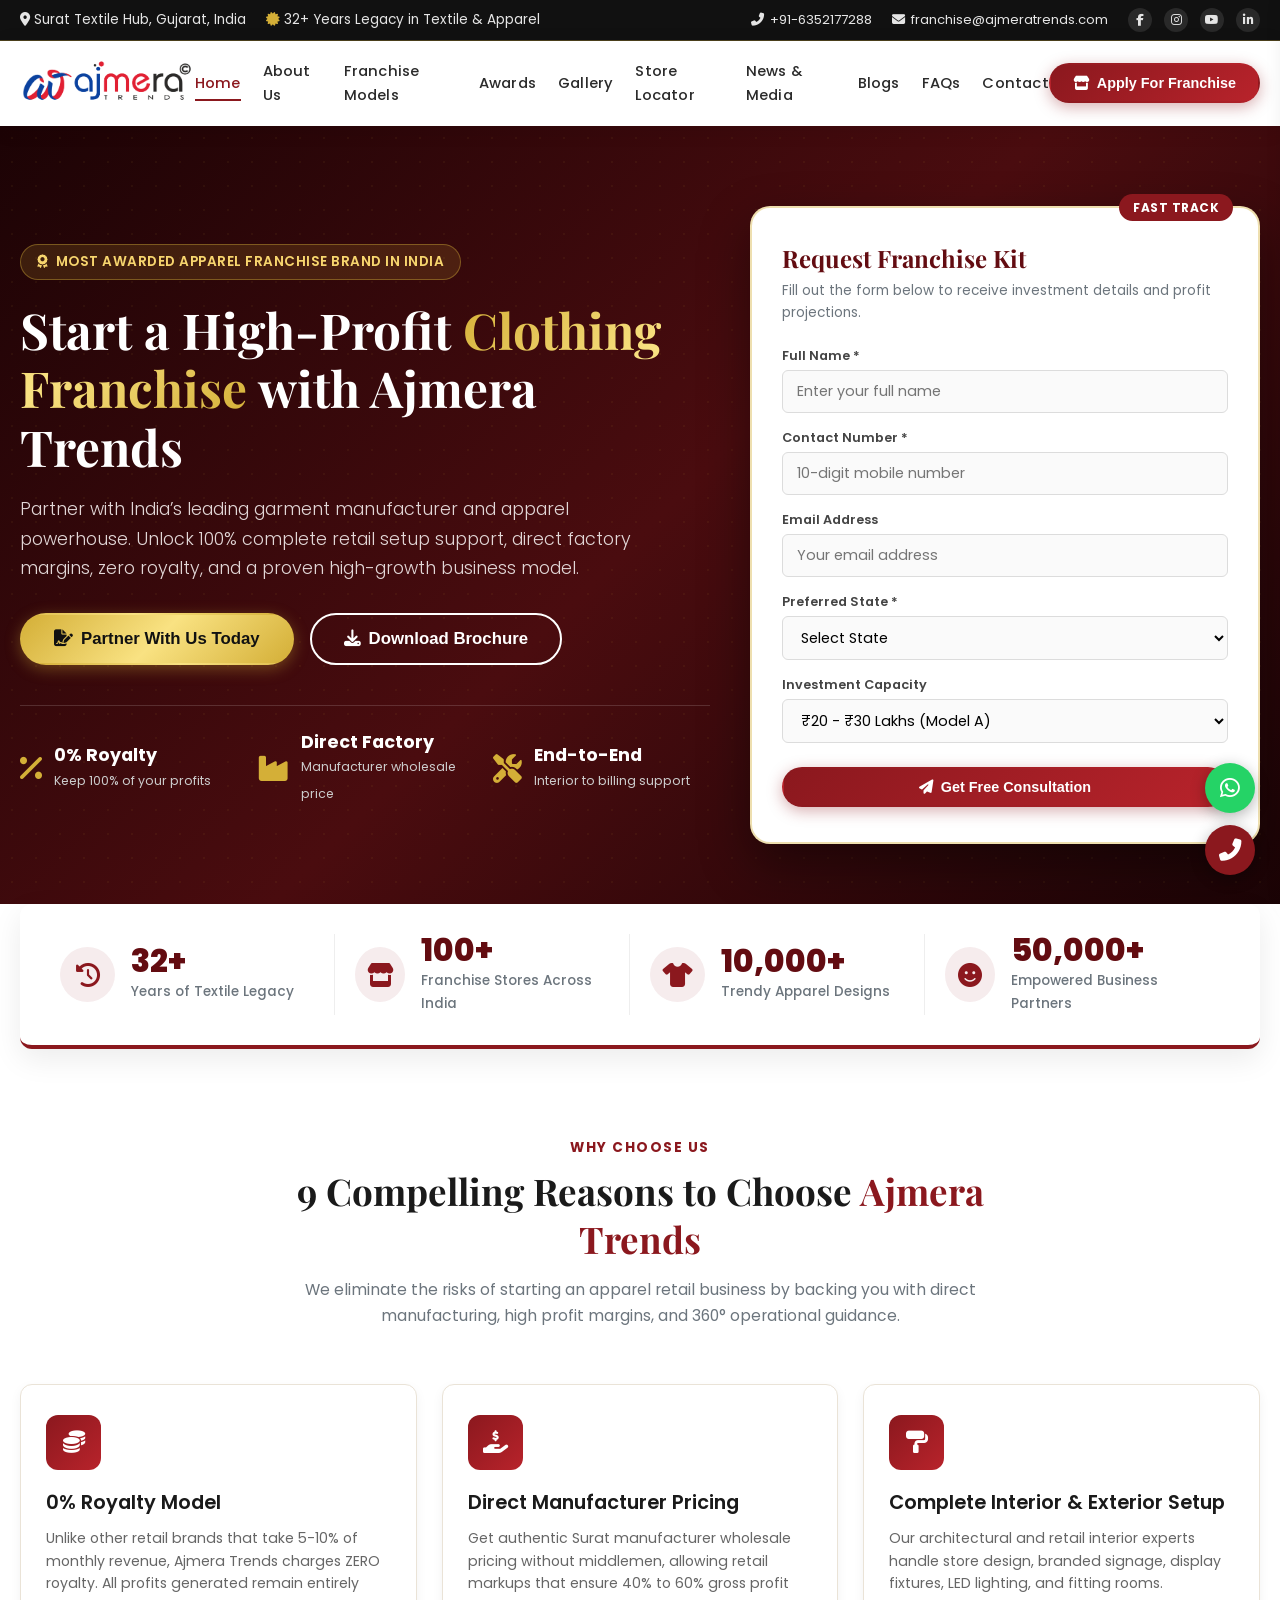
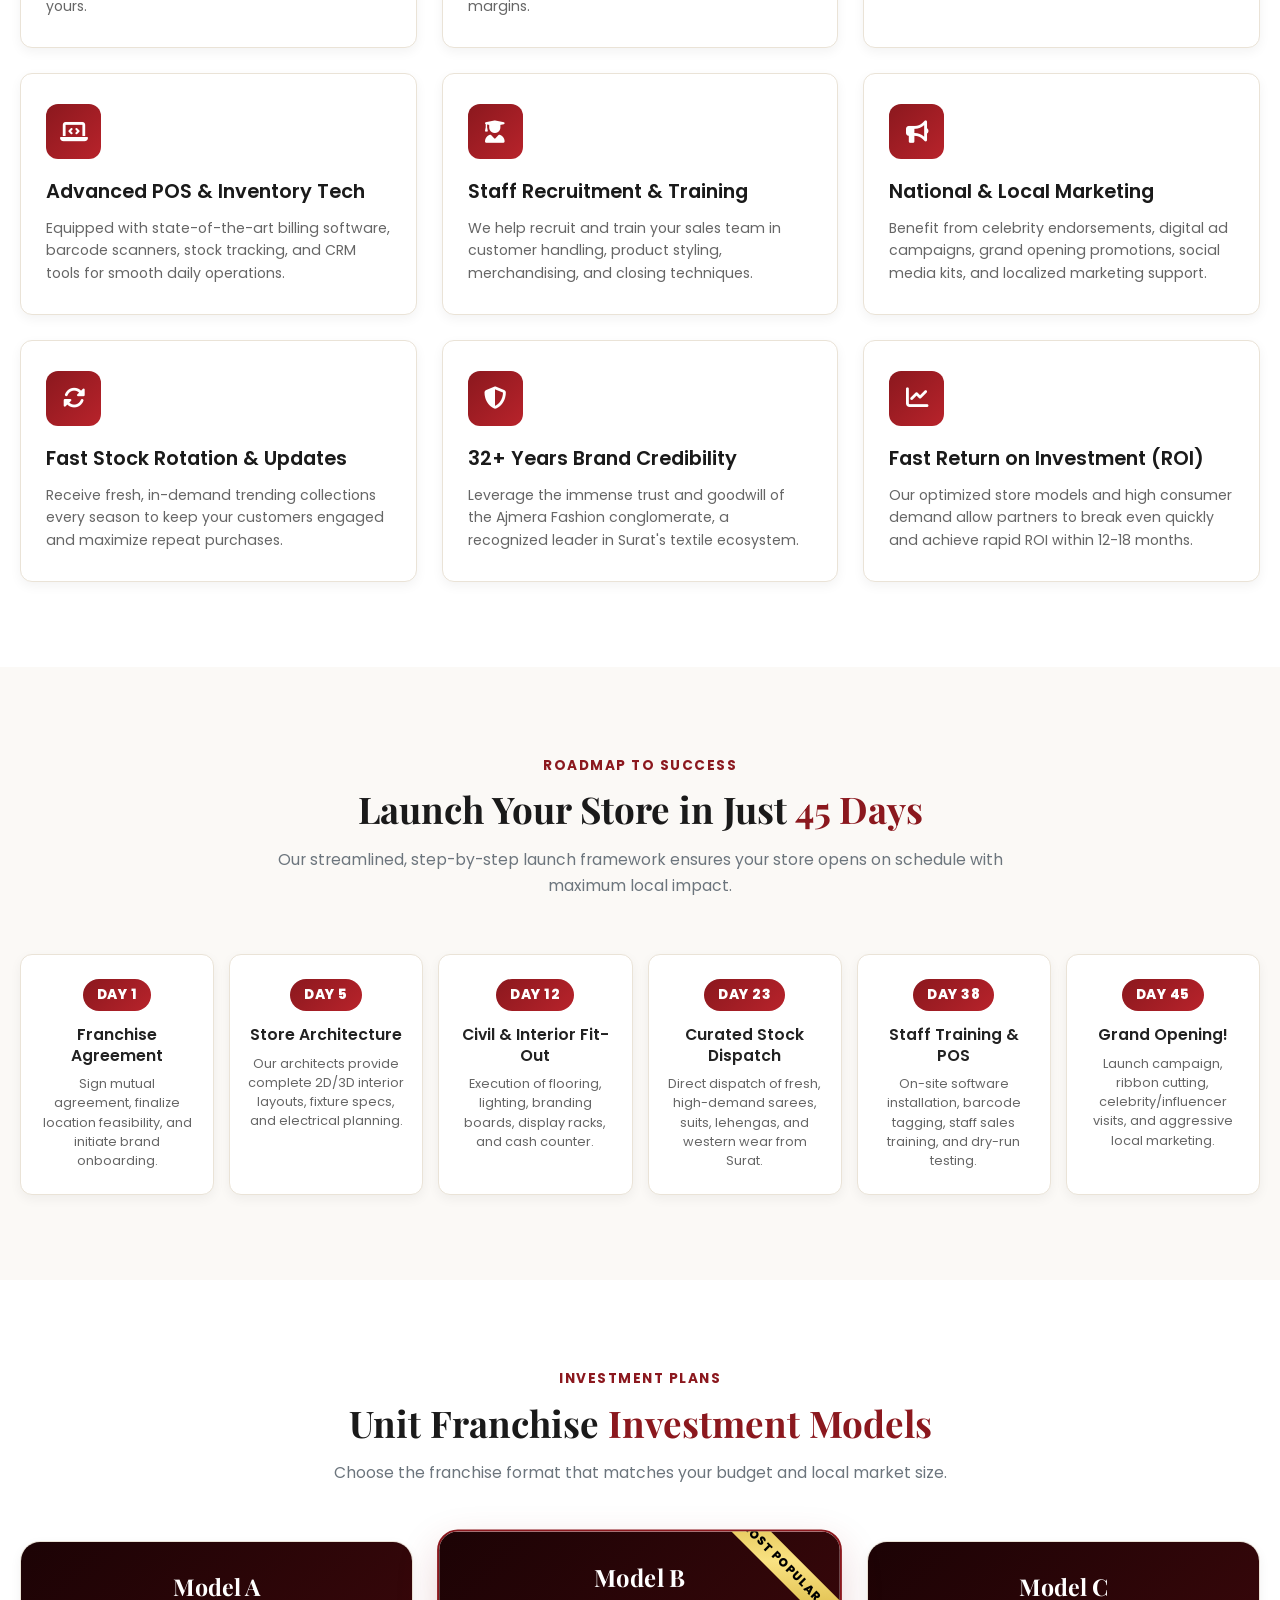
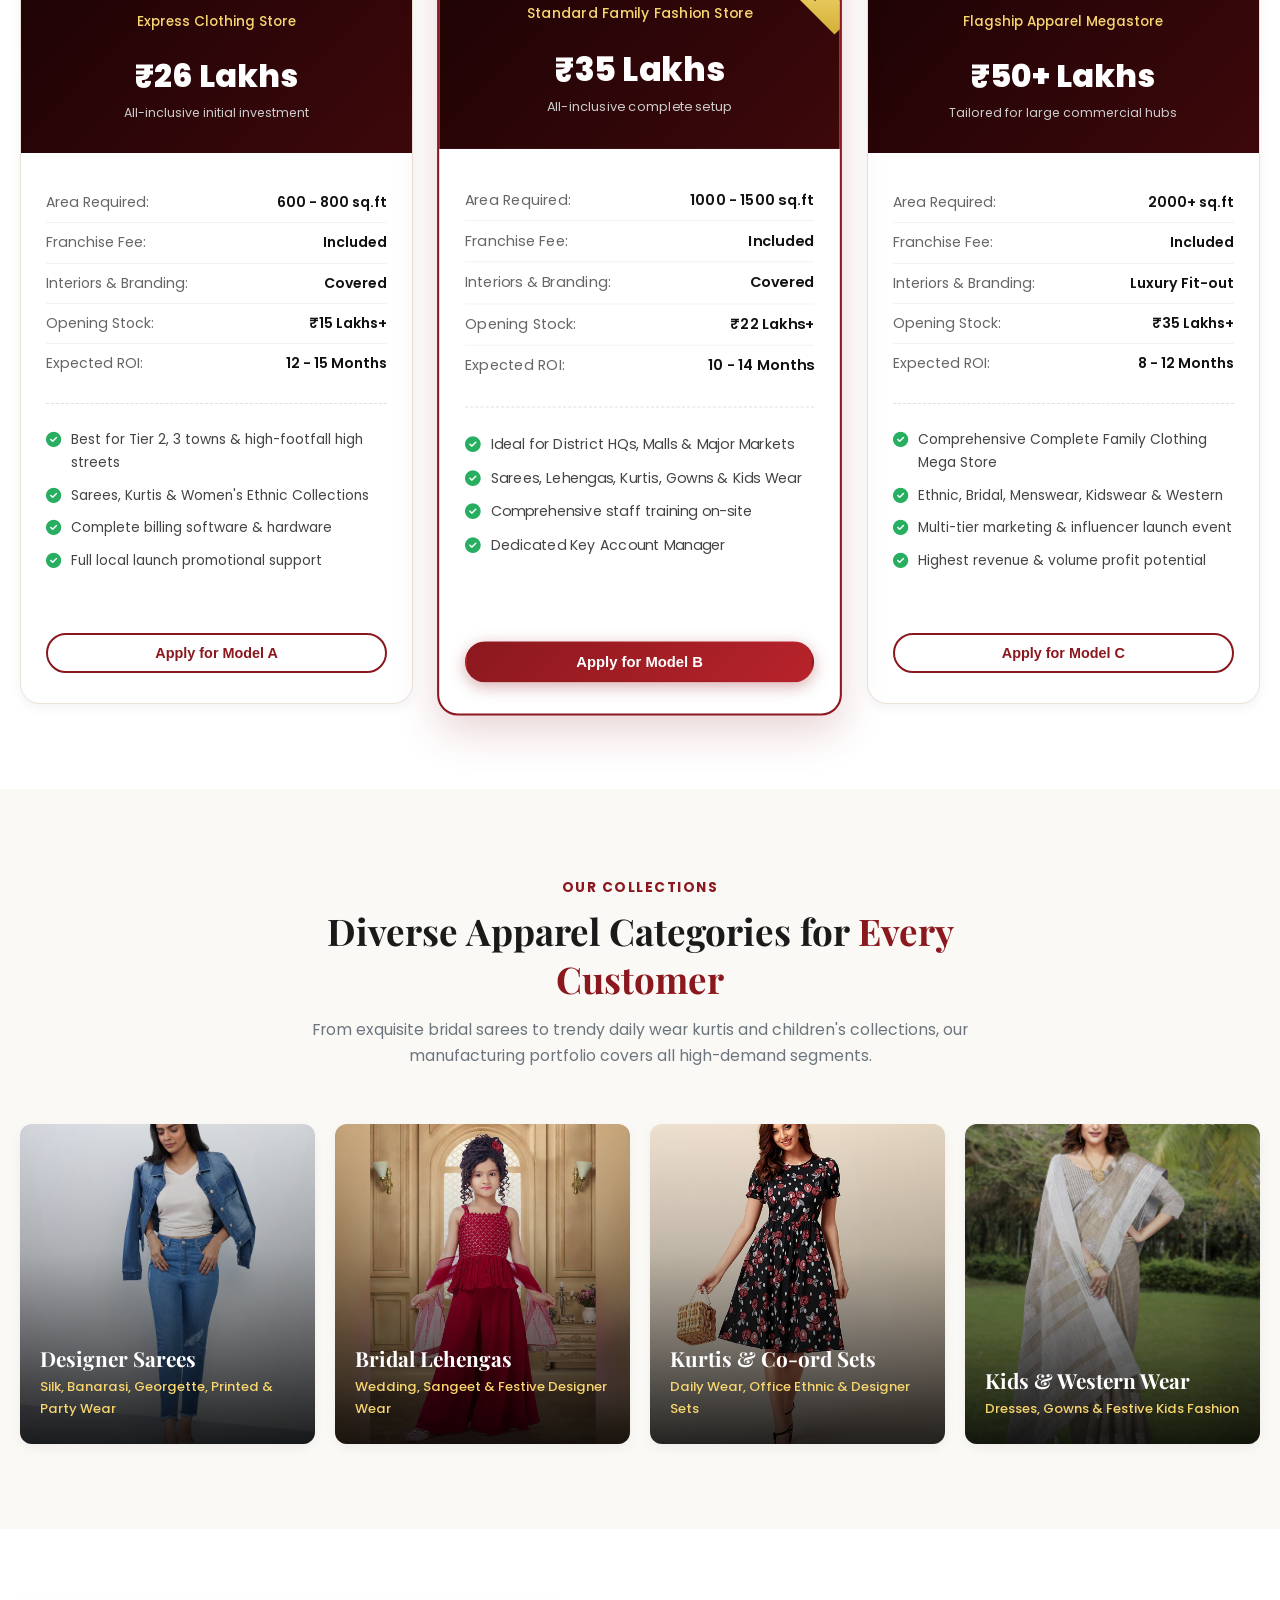
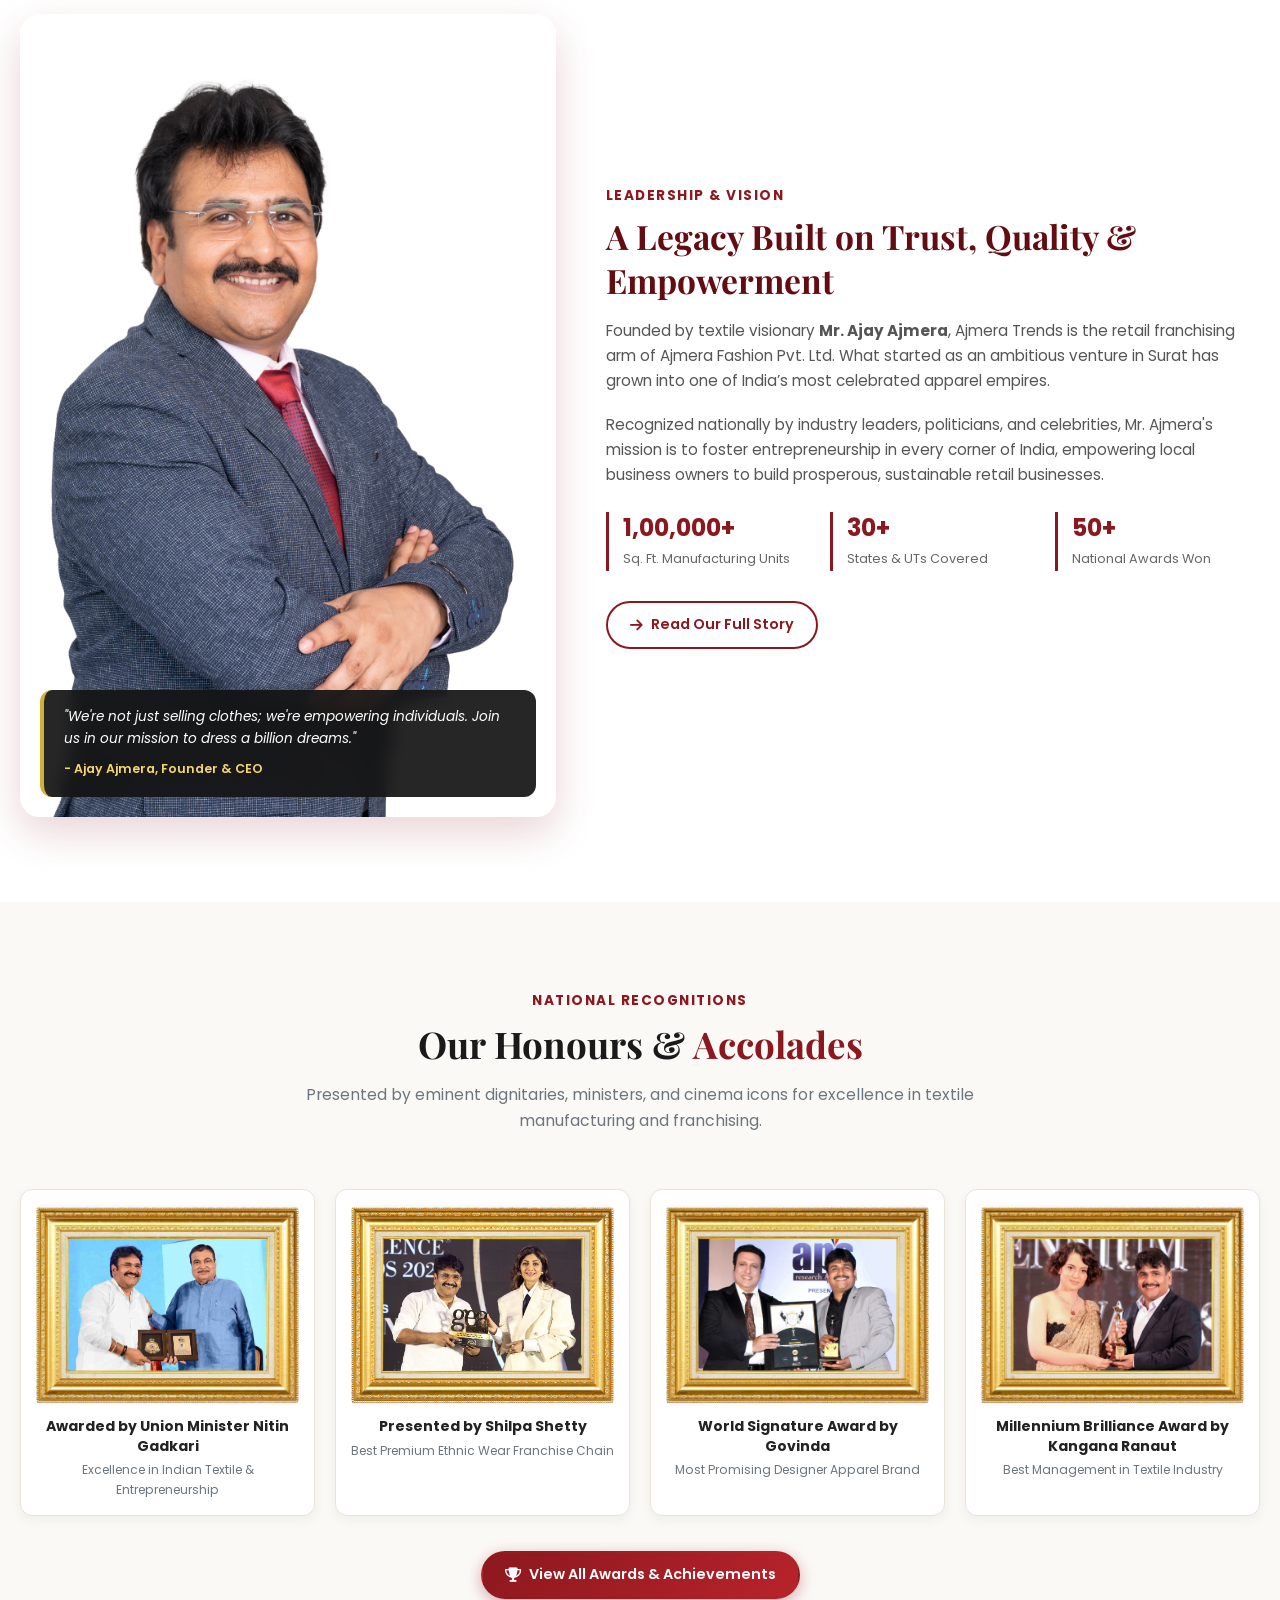
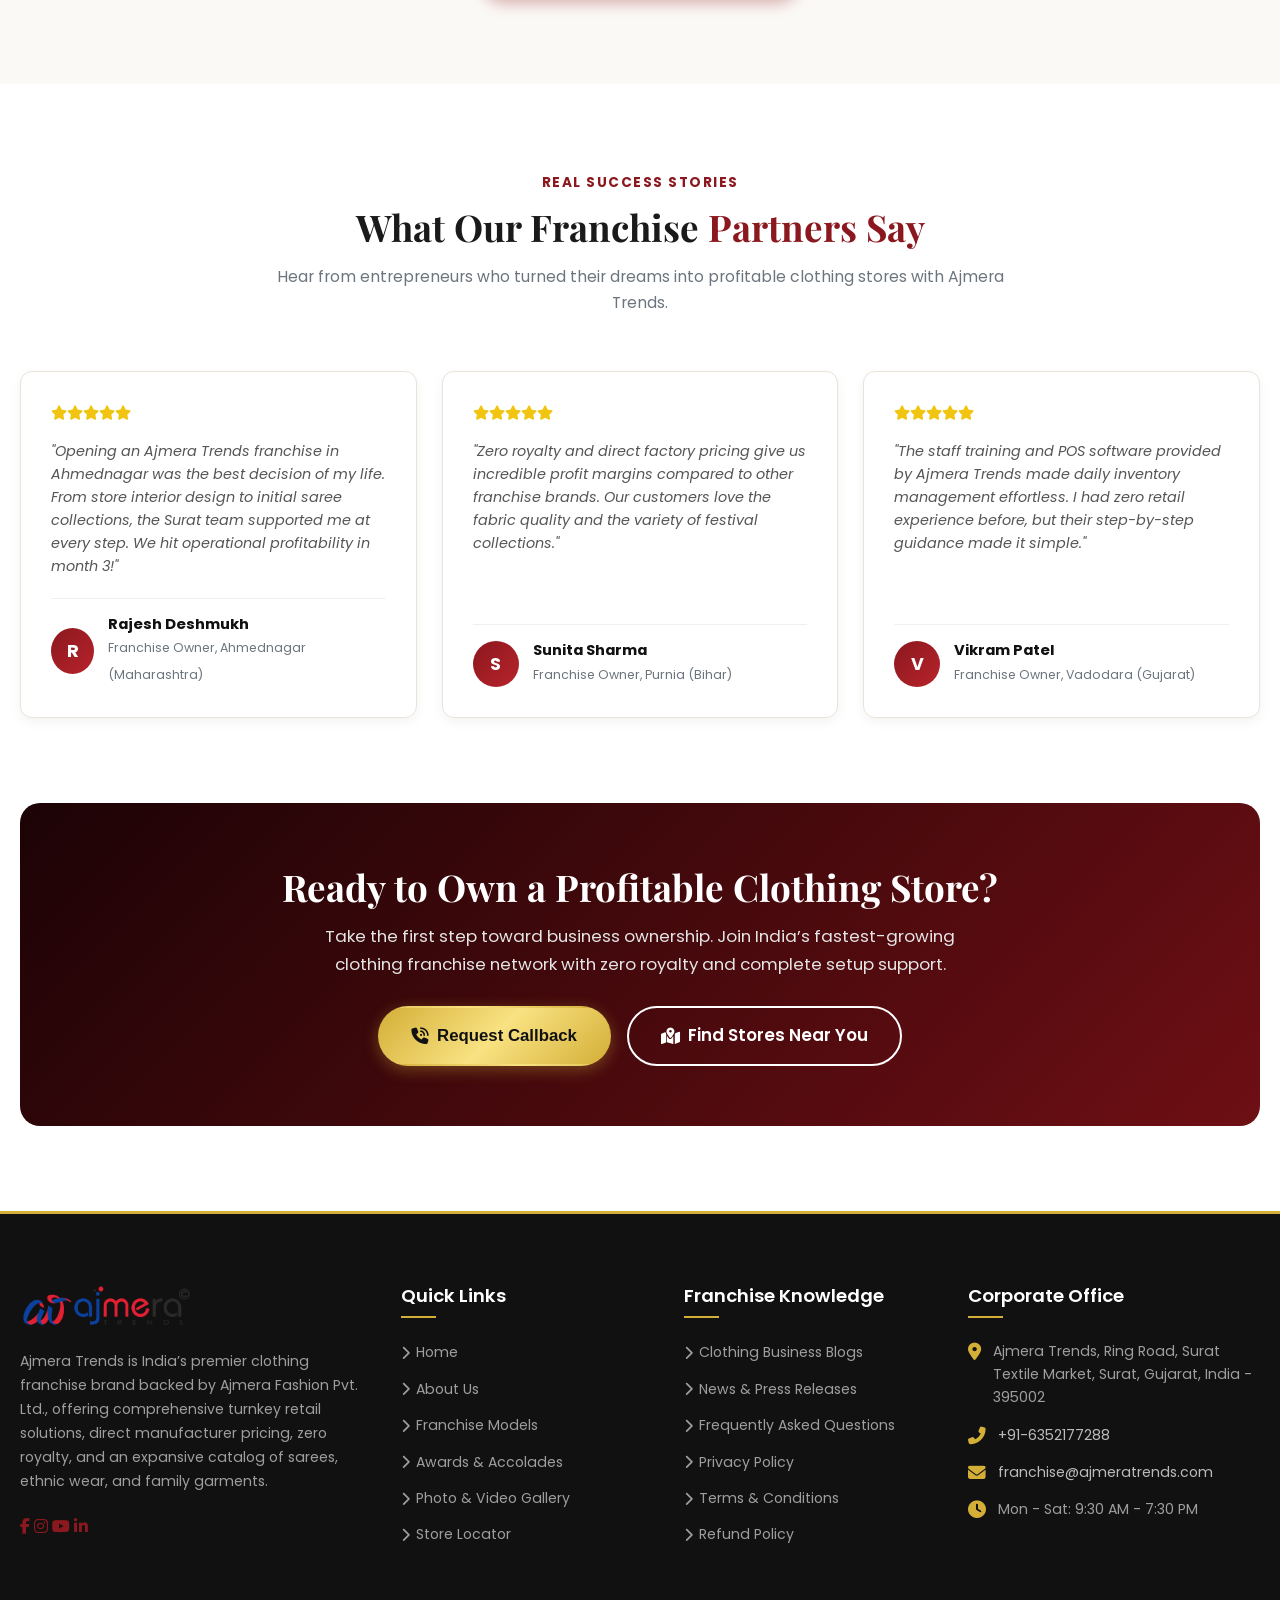
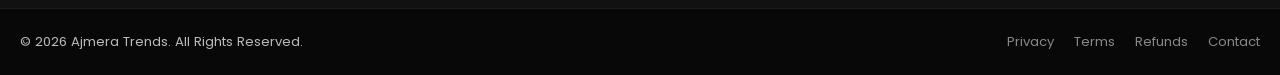
==== index.html @ 0ae76970 "initial commit" ====
<!DOCTYPE html>
<html lang="en-US">

<head>
  <meta charset="UTF-8">
  <meta name="viewport" content="width=device-width, initial-scale=1.0, maximum-scale=1.0">
  <title>India’s No.1 Clothing Franchise in India | Ajmera Trends</title>
  <meta name="description" content="Join India’s No.1 clothing franchise with Ajmera Trends. Premium ethnic wear, sarees, lehengas, kurtis, western & kids wear. Low investment, high returns, zero royalty, 32+ years legacy. Apply now.">
  <meta name="keywords" content="Ajmera Trends, clothing franchise in india, fashion franchise, clothing store franchise, saree franchise, textile franchise, apparel franchise, ethnic wear franchise, franchise business opportunities">
  <meta name="author" content="Ajmera Trends">

  <!-- Favicon -->
  <link rel="icon" href="images/favicon.png" type="image/png">

  <!-- Font Awesome & Google Fonts -->
  <link rel="stylesheet" href="https://cdnjs.cloudflare.com/ajax/libs/font-awesome/6.5.1/css/all.min.css">
  <link rel="stylesheet" href="css/style.css">
  <link rel="stylesheet" href="css/components.css">
  <link rel="stylesheet" href="css/responsive.css">
</head>

<body>

  <!-- Top Notification Bar -->
  <div class="top-bar">
    <div class="container">
      <div class="top-bar-left">
        <span><i class="fas fa-map-marker-alt"></i> Surat Textile Hub, Gujarat, India</span>
        <span><i class="fas fa-certificate" style="color: var(--secondary);"></i> 32+ Years Legacy in Textile & Apparel</span>
      </div>
      <div class="top-bar-right">
        <a href="tel:+916352177288"><i class="fas fa-phone-alt"></i> +91-6352177288</a>
        <a href="mailto:franchise@ajmeratrends.com"><i class="fas fa-envelope"></i> franchise@ajmeratrends.com</a>
        <div class="social-icons">
          <a href="https://www.facebook.com/ajmeratrends/" target="_blank" aria-label="Facebook"><i class="fab fa-facebook-f"></i></a>
          <a href="https://www.instagram.com/ajmeratrends/" target="_blank" aria-label="Instagram"><i class="fab fa-instagram"></i></a>
          <a href="https://www.youtube.com/@AjmeraTrends" target="_blank" aria-label="YouTube"><i class="fab fa-youtube"></i></a>
          <a href="https://www.linkedin.com/company/ajmeratrends/" target="_blank" aria-label="LinkedIn"><i class="fab fa-linkedin-in"></i></a>
        </div>
      </div>
    </div>
  </div>

  <!-- Main Navigation Header -->
  <header class="main-header">
    <div class="container">
      <div class="navbar">
        <a href="index.html" class="logo">
          <img src="images/logo.png" alt="Ajmera Trends Logo" onerror="this.src='https://ajmeratrends.com/images/desk-logo.png'">
        </a>

        <nav class="nav-menu">
          <a href="index.html" class="nav-link active">Home</a>
          <a href="about.html" class="nav-link">About Us</a>
          <a href="franchise.html" class="nav-link">Franchise Models</a>
          <a href="award.html" class="nav-link">Awards</a>
          <a href="gallery.html" class="nav-link">Gallery</a>
          <a href="store-locator.html" class="nav-link">Store Locator</a>
          <a href="news-media.html" class="nav-link">News & Media</a>
          <a href="blogs.html" class="nav-link">Blogs</a>
          <a href="faqs.html" class="nav-link">FAQs</a>
          <a href="contact.html" class="nav-link">Contact</a>
        </nav>

        <div class="header-actions">
          <button class="btn btn-primary" data-modal-target="enquireModal">
            <i class="fas fa-store"></i> Apply For Franchise
          </button>
          <button class="hamburger" aria-label="Open Menu">
            <i class="fas fa-bars"></i>
          </button>
        </div>
      </div>
    </div>
  </header>

  <!-- Mobile Navigation Drawer -->
  <div class="mobile-drawer">
    <div class="drawer-header">
      <div class="drawer-logo">
        <img src="images/logo.png" alt="Ajmera Trends" onerror="this.src='https://ajmeratrends.com/images/desk-logo.png'">
      </div>
      <button class="drawer-close"><i class="fas fa-times"></i></button>
    </div>
    <div class="drawer-links">
      <a href="index.html" class="active">Home</a>
      <a href="about.html">About Us</a>
      <a href="franchise.html">Franchise Models</a>
      <a href="award.html">Awards & Achievements</a>
      <a href="gallery.html">Photo & Video Gallery</a>
      <a href="store-locator.html">Store Locator</a>
      <a href="news-media.html">News & Media</a>
      <a href="blogs.html">Blogs & Knowledge</a>
      <a href="faqs.html">FAQs</a>
      <a href="contact.html">Contact Us</a>
    </div>
    <div class="drawer-contact-info">
      <p><strong>Ajmera Trends Franchise Hotline:</strong></p>
      <p><a href="tel:+916352177288"><i class="fas fa-phone"></i> +91-6352177288</a></p>
      <p><a href="mailto:franchise@ajmeratrends.com"><i class="fas fa-envelope"></i> franchise@ajmeratrends.com</a></p>
    </div>
  </div>

  <!-- Hero Section -->
  <section class="hero-section">
    <div class="container">
      <div class="hero-grid">
        <div class="hero-content">
          <span class="hero-badge"><i class="fas fa-award"></i> Most Awarded Apparel Franchise Brand in India</span>
          <h1>Start a High-Profit <span>Clothing Franchise</span> with Ajmera Trends</h1>
          <p>Partner with India’s leading garment manufacturer and apparel powerhouse. Unlock 100% complete retail setup support, direct factory margins, zero royalty, and a proven high-growth business model.</p>
          
          <div class="hero-ctas">
            <button class="btn btn-secondary btn-lg" data-modal-target="enquireModal">
              <i class="fas fa-file-signature"></i> Partner With Us Today
            </button>
            <button class="btn btn-outline-white btn-lg" data-modal-target="brochureModal">
              <i class="fas fa-download"></i> Download Brochure
            </button>
          </div>

          <div class="hero-highlights">
            <div class="highlight-item">
              <i class="fas fa-percentage"></i>
              <div>
                <h4>0% Royalty</h4>
                <span>Keep 100% of your profits</span>
              </div>
            </div>
            <div class="highlight-item">
              <i class="fas fa-industry"></i>
              <div>
                <h4>Direct Factory</h4>
                <span>Manufacturer wholesale price</span>
              </div>
            </div>
            <div class="highlight-item">
              <i class="fas fa-tools"></i>
              <div>
                <h4>End-to-End</h4>
                <span>Interior to billing support</span>
              </div>
            </div>
          </div>
        </div>

        <!-- Hero Lead Capture Card -->
        <div class="hero-form-card">
          <span class="form-badge">Fast Track</span>
          <h3>Request Franchise Kit</h3>
          <p>Fill out the form below to receive investment details and profit projections.</p>
          
          <form id="heroLeadForm" class="lead-form">
            <div class="form-group">
              <label class="form-label">Full Name *</label>
              <input type="text" name="name" class="form-control" placeholder="Enter your full name" required>
            </div>
            <div class="form-group">
              <label class="form-label">Contact Number *</label>
              <input type="tel" name="phone" class="form-control" placeholder="10-digit mobile number" required>
            </div>
            <div class="form-group">
              <label class="form-label">Email Address</label>
              <input type="email" name="email" class="form-control" placeholder="Your email address">
            </div>
            <div class="form-group">
              <label class="form-label">Preferred State *</label>
              <select name="state" class="form-select" required>
                <option value="">Select State</option>
                <option value="Gujarat">Gujarat</option>
                <option value="Maharashtra">Maharashtra</option>
                <option value="Bihar">Bihar</option>
                <option value="Uttar Pradesh">Uttar Pradesh</option>
                <option value="Karnataka">Karnataka</option>
                <option value="Rajasthan">Rajasthan</option>
                <option value="Madhya Pradesh">Madhya Pradesh</option>
                <option value="West Bengal">West Bengal</option>
                <option value="Tamil Nadu">Tamil Nadu</option>
                <option value="Other">Other States</option>
              </select>
            </div>
            <div class="form-group">
              <label class="form-label">Investment Capacity</label>
              <select name="budget" class="form-select">
                <option value="20-30 Lakhs">₹20 - ₹30 Lakhs (Model A)</option>
                <option value="30-50 Lakhs">₹30 - ₹50 Lakhs (Model B)</option>
                <option value="50+ Lakhs">₹50+ Lakhs (Model C Megastore)</option>
              </select>
            </div>
            <button type="submit" class="btn btn-primary" style="width: 100%; margin-top: 10px;">
              <i class="fas fa-paper-plane"></i> Get Free Consultation
            </button>
          </form>
        </div>
      </div>
    </div>
  </section>

  <!-- Statistics Bar -->
  <section class="stats-section">
    <div class="container">
      <div class="stats-wrapper">
        <div class="stat-box">
          <div class="stat-icon"><i class="fas fa-history"></i></div>
          <div>
            <div class="stat-number" data-target="32" data-suffix="+">32+</div>
            <div class="stat-label">Years of Textile Legacy</div>
          </div>
        </div>
        <div class="stat-box">
          <div class="stat-icon"><i class="fas fa-store"></i></div>
          <div>
            <div class="stat-number" data-target="100" data-suffix="+">100+</div>
            <div class="stat-label">Franchise Stores Across India</div>
          </div>
        </div>
        <div class="stat-box">
          <div class="stat-icon"><i class="fas fa-tshirt"></i></div>
          <div>
            <div class="stat-number" data-target="10000" data-suffix="+">10,000+</div>
            <div class="stat-label">Trendy Apparel Designs</div>
          </div>
        </div>
        <div class="stat-box">
          <div class="stat-icon"><i class="fas fa-smile"></i></div>
          <div>
            <div class="stat-number" data-target="50000" data-suffix="+">50,000+</div>
            <div class="stat-label">Empowered Business Partners</div>
          </div>
        </div>
      </div>
    </div>
  </section>

  <!-- 9 Compelling Reasons Section -->
  <section class="section">
    <div class="container">
      <div class="section-header">
        <span class="section-subtitle">Why Choose Us</span>
        <h2 class="section-title">9 Compelling Reasons to Choose <span>Ajmera Trends</span></h2>
        <p class="section-desc">We eliminate the risks of starting an apparel retail business by backing you with direct manufacturing, high profit margins, and 360° operational guidance.</p>
      </div>

      <div class="reasons-grid">
        <div class="reason-card">
          <div class="reason-icon"><i class="fas fa-coins"></i></div>
          <h3>0% Royalty Model</h3>
          <p>Unlike other retail brands that take 5-10% of monthly revenue, Ajmera Trends charges ZERO royalty. All profits generated remain entirely yours.</p>
        </div>

        <div class="reason-card">
          <div class="reason-icon"><i class="fas fa-hand-holding-usd"></i></div>
          <h3>Direct Manufacturer Pricing</h3>
          <p>Get authentic Surat manufacturer wholesale pricing without middlemen, allowing retail markups that ensure 40% to 60% gross profit margins.</p>
        </div>

        <div class="reason-card">
          <div class="reason-icon"><i class="fas fa-paint-roller"></i></div>
          <h3>Complete Interior & Exterior Setup</h3>
          <p>Our architectural and retail interior experts handle store design, branded signage, display fixtures, LED lighting, and fitting rooms.</p>
        </div>

        <div class="reason-card">
          <div class="reason-icon"><i class="fas fa-laptop-code"></i></div>
          <h3>Advanced POS & Inventory Tech</h3>
          <p>Equipped with state-of-the-art billing software, barcode scanners, stock tracking, and CRM tools for smooth daily operations.</p>
        </div>

        <div class="reason-card">
          <div class="reason-icon"><i class="fas fa-user-graduate"></i></div>
          <h3>Staff Recruitment & Training</h3>
          <p>We help recruit and train your sales team in customer handling, product styling, merchandising, and closing techniques.</p>
        </div>

        <div class="reason-card">
          <div class="reason-icon"><i class="fas fa-bullhorn"></i></div>
          <h3>National & Local Marketing</h3>
          <p>Benefit from celebrity endorsements, digital ad campaigns, grand opening promotions, social media kits, and localized marketing support.</p>
        </div>

        <div class="reason-card">
          <div class="reason-icon"><i class="fas fa-sync-alt"></i></div>
          <h3>Fast Stock Rotation & Updates</h3>
          <p>Receive fresh, in-demand trending collections every season to keep your customers engaged and maximize repeat purchases.</p>
        </div>

        <div class="reason-card">
          <div class="reason-icon"><i class="fas fa-shield-alt"></i></div>
          <h3>32+ Years Brand Credibility</h3>
          <p>Leverage the immense trust and goodwill of the Ajmera Fashion conglomerate, a recognized leader in Surat's textile ecosystem.</p>
        </div>

        <div class="reason-card">
          <div class="reason-icon"><i class="fas fa-chart-line"></i></div>
          <h3>Fast Return on Investment (ROI)</h3>
          <p>Our optimized store models and high consumer demand allow partners to break even quickly and achieve rapid ROI within 12-18 months.</p>
        </div>
      </div>
    </div>
  </section>

  <!-- Day 1 to Day 45 Launch Timeline -->
  <section class="section section-bg">
    <div class="container">
      <div class="section-header">
        <span class="section-subtitle">Roadmap to Success</span>
        <h2 class="section-title">Launch Your Store in Just <span>45 Days</span></h2>
        <p class="section-desc">Our streamlined, step-by-step launch framework ensures your store opens on schedule with maximum local impact.</p>
      </div>

      <div class="timeline-track">
        <div class="timeline-step">
          <span class="step-badge">DAY 1</span>
          <h4>Franchise Agreement</h4>
          <p>Sign mutual agreement, finalize location feasibility, and initiate brand onboarding.</p>
        </div>

        <div class="timeline-step">
          <span class="step-badge">DAY 5</span>
          <h4>Store Architecture</h4>
          <p>Our architects provide complete 2D/3D interior layouts, fixture specs, and electrical planning.</p>
        </div>

        <div class="timeline-step">
          <span class="step-badge">DAY 12</span>
          <h4>Civil & Interior Fit-Out</h4>
          <p>Execution of flooring, lighting, branding boards, display racks, and cash counter.</p>
        </div>

        <div class="timeline-step">
          <span class="step-badge">DAY 23</span>
          <h4>Curated Stock Dispatch</h4>
          <p>Direct dispatch of fresh, high-demand sarees, suits, lehengas, and western wear from Surat.</p>
        </div>

        <div class="timeline-step">
          <span class="step-badge">DAY 38</span>
          <h4>Staff Training & POS</h4>
          <p>On-site software installation, barcode tagging, staff sales training, and dry-run testing.</p>
        </div>

        <div class="timeline-step">
          <span class="step-badge">DAY 45</span>
          <h4>Grand Opening!</h4>
          <p>Launch campaign, ribbon cutting, celebrity/influencer visits, and aggressive local marketing.</p>
        </div>
      </div>
    </div>
  </section>

  <!-- Franchise Business Models Section -->
  <section class="section">
    <div class="container">
      <div class="section-header">
        <span class="section-subtitle">Investment Plans</span>
        <h2 class="section-title">Unit Franchise <span>Investment Models</span></h2>
        <p class="section-desc">Choose the franchise format that matches your budget and local market size.</p>
      </div>

      <div class="models-grid">
        <!-- Model A -->
        <div class="model-card">
          <div class="model-header">
            <h3>Model A</h3>
            <span class="model-tag">Express Clothing Store</span>
            <div class="model-price">
              <div class="amount">₹26 Lakhs</div>
              <div class="subtext">All-inclusive initial investment</div>
            </div>
          </div>
          <div class="model-body">
            <div class="model-specs">
              <div class="spec-row"><span class="spec-label">Area Required:</span><span class="spec-value">600 - 800 sq.ft</span></div>
              <div class="spec-row"><span class="spec-label">Franchise Fee:</span><span class="spec-value">Included</span></div>
              <div class="spec-row"><span class="spec-label">Interiors & Branding:</span><span class="spec-value">Covered</span></div>
              <div class="spec-row"><span class="spec-label">Opening Stock:</span><span class="spec-value">₹15 Lakhs+</span></div>
              <div class="spec-row"><span class="spec-label">Expected ROI:</span><span class="spec-value">12 - 15 Months</span></div>
            </div>
            <ul class="model-features">
              <li><i class="fas fa-check-circle"></i> Best for Tier 2, 3 towns & high-footfall high streets</li>
              <li><i class="fas fa-check-circle"></i> Sarees, Kurtis & Women's Ethnic Collections</li>
              <li><i class="fas fa-check-circle"></i> Complete billing software & hardware</li>
              <li><i class="fas fa-check-circle"></i> Full local launch promotional support</li>
            </ul>
          </div>
          <div class="model-footer">
            <button class="btn btn-outline-primary" style="width: 100%;" data-modal-target="enquireModal">Apply for Model A</button>
          </div>
        </div>

        <!-- Model B -->
        <div class="model-card featured">
          <span class="model-ribbon">Most Popular</span>
          <div class="model-header">
            <h3>Model B</h3>
            <span class="model-tag">Standard Family Fashion Store</span>
            <div class="model-price">
              <div class="amount">₹35 Lakhs</div>
              <div class="subtext">All-inclusive complete setup</div>
            </div>
          </div>
          <div class="model-body">
            <div class="model-specs">
              <div class="spec-row"><span class="spec-label">Area Required:</span><span class="spec-value">1000 - 1500 sq.ft</span></div>
              <div class="spec-row"><span class="spec-label">Franchise Fee:</span><span class="spec-value">Included</span></div>
              <div class="spec-row"><span class="spec-label">Interiors & Branding:</span><span class="spec-value">Covered</span></div>
              <div class="spec-row"><span class="spec-label">Opening Stock:</span><span class="spec-value">₹22 Lakhs+</span></div>
              <div class="spec-row"><span class="spec-label">Expected ROI:</span><span class="spec-value">10 - 14 Months</span></div>
            </div>
            <ul class="model-features">
              <li><i class="fas fa-check-circle"></i> Ideal for District HQs, Malls & Major Markets</li>
              <li><i class="fas fa-check-circle"></i> Sarees, Lehengas, Kurtis, Gowns & Kids Wear</li>
              <li><i class="fas fa-check-circle"></i> Comprehensive staff training on-site</li>
              <li><i class="fas fa-check-circle"></i> Dedicated Key Account Manager</li>
            </ul>
          </div>
          <div class="model-footer">
            <button class="btn btn-primary" style="width: 100%;" data-modal-target="enquireModal">Apply for Model B</button>
          </div>
        </div>

        <!-- Model C -->
        <div class="model-card">
          <div class="model-header">
            <h3>Model C</h3>
            <span class="model-tag">Flagship Apparel Megastore</span>
            <div class="model-price">
              <div class="amount">₹50+ Lakhs</div>
              <div class="subtext">Tailored for large commercial hubs</div>
            </div>
          </div>
          <div class="model-body">
            <div class="model-specs">
              <div class="spec-row"><span class="spec-label">Area Required:</span><span class="spec-value">2000+ sq.ft</span></div>
              <div class="spec-row"><span class="spec-label">Franchise Fee:</span><span class="spec-value">Included</span></div>
              <div class="spec-row"><span class="spec-label">Interiors & Branding:</span><span class="spec-value">Luxury Fit-out</span></div>
              <div class="spec-row"><span class="spec-label">Opening Stock:</span><span class="spec-value">₹35 Lakhs+</span></div>
              <div class="spec-row"><span class="spec-label">Expected ROI:</span><span class="spec-value">8 - 12 Months</span></div>
            </div>
            <ul class="model-features">
              <li><i class="fas fa-check-circle"></i> Comprehensive Complete Family Clothing Mega Store</li>
              <li><i class="fas fa-check-circle"></i> Ethnic, Bridal, Menswear, Kidswear & Western</li>
              <li><i class="fas fa-check-circle"></i> Multi-tier marketing & influencer launch event</li>
              <li><i class="fas fa-check-circle"></i> Highest revenue & volume profit potential</li>
            </ul>
          </div>
          <div class="model-footer">
            <button class="btn btn-outline-primary" style="width: 100%;" data-modal-target="enquireModal">Apply for Model C</button>
          </div>
        </div>
      </div>
    </div>
  </section>

  <!-- Product Categories Showcase -->
  <section class="section section-bg">
    <div class="container">
      <div class="section-header">
        <span class="section-subtitle">Our Collections</span>
        <h2 class="section-title">Diverse Apparel Categories for <span>Every Customer</span></h2>
        <p class="section-desc">From exquisite bridal sarees to trendy daily wear kurtis and children's collections, our manufacturing portfolio covers all high-demand segments.</p>
      </div>

      <div class="category-grid">
        <div class="category-card">
          <img src="images/gallery/11.jpg" alt="Designer Sarees" onerror="this.src='images/About.jpg'">
          <div class="category-overlay">
            <h4>Designer Sarees</h4>
            <span>Silk, Banarasi, Georgette, Printed & Party Wear</span>
          </div>
        </div>

        <div class="category-card">
          <img src="images/gallery/14.jpg" alt="Bridal & Festive Lehengas" onerror="this.src='images/About.jpg'">
          <div class="category-overlay">
            <h4>Bridal Lehengas</h4>
            <span>Wedding, Sangeet & Festive Designer Wear</span>
          </div>
        </div>

        <div class="category-card">
          <img src="images/gallery/8.jpg" alt="Stylish Kurtis & Tunics" onerror="this.src='images/About.jpg'">
          <div class="category-overlay">
            <h4>Kurtis & Co-ord Sets</h4>
            <span>Daily Wear, Office Ethnic & Designer Sets</span>
          </div>
        </div>

        <div class="category-card">
          <img src="images/new_gal/2270.jpg" alt="Family & Kids Wear" onerror="this.src='images/About.jpg'">
          <div class="category-overlay">
            <h4>Kids & Western Wear</h4>
            <span>Dresses, Gowns & Festive Kids Fashion</span>
          </div>
        </div>
      </div>
    </div>
  </section>

  <!-- Founder Spotlight & Legacy -->
  <section class="section">
    <div class="container">
      <div class="founder-grid">
        <div class="founder-image-box">
          <img src="images/Ajay_Sir.png" alt="Ajay Ajmera Founder" onerror="this.src='images/About.jpg'">
          <div class="founder-quote-badge">
            <p>"We're not just selling clothes; we're empowering individuals. Join us in our mission to dress a billion dreams."</p>
            <span>- Ajay Ajmera, Founder & CEO</span>
          </div>
        </div>

        <div class="founder-content">
          <span class="section-subtitle">Leadership & Vision</span>
          <h3>A Legacy Built on Trust, Quality & Empowerment</h3>
          <p>Founded by textile visionary <strong>Mr. Ajay Ajmera</strong>, Ajmera Trends is the retail franchising arm of Ajmera Fashion Pvt. Ltd. What started as an ambitious venture in Surat has grown into one of India’s most celebrated apparel empires.</p>
          <p>Recognized nationally by industry leaders, politicians, and celebrities, Mr. Ajmera's mission is to foster entrepreneurship in every corner of India, empowering local business owners to build prosperous, sustainable retail businesses.</p>
          
          <div class="founder-stats">
            <div class="founder-stat-item">
              <h4>1,00,000+</h4>
              <span>Sq. Ft. Manufacturing Units</span>
            </div>
            <div class="founder-stat-item">
              <h4>30+</h4>
              <span>States & UTs Covered</span>
            </div>
            <div class="founder-stat-item">
              <h4>50+</h4>
              <span>National Awards Won</span>
            </div>
          </div>

          <div style="margin-top: 30px;">
            <a href="about.html" class="btn btn-outline-primary"><i class="fas fa-arrow-right"></i> Read Our Full Story</a>
          </div>
        </div>
      </div>
    </div>
  </section>

  <!-- Awards Showcase Preview -->
  <section class="section section-bg">
    <div class="container">
      <div class="section-header">
        <span class="section-subtitle">National Recognitions</span>
        <h2 class="section-title">Our Honours & <span>Accolades</span></h2>
        <p class="section-desc">Presented by eminent dignitaries, ministers, and cinema icons for excellence in textile manufacturing and franchising.</p>
      </div>

      <div class="awards-carousel-grid">
        <div class="award-item-card">
          <div class="award-img-wrap">
            <img src="images/awards/2025/08/union-minister-nitin-gadkari-awards-ajmera-trends-ajay-ajmera.jpeg" alt="Award by Nitin Gadkari" onerror="this.src='images/awards/1.jpg'">
          </div>
          <h4>Awarded by Union Minister Nitin Gadkari</h4>
          <p>Excellence in Indian Textile & Entrepreneurship</p>
        </div>

        <div class="award-item-card">
          <div class="award-img-wrap">
            <img src="images/awards/2025/04/india-best-premium-ethnic-wear-franchise-chain-ajmera-trends-2024-2025-shilpa-shetty-180515.jpg" alt="Award by Shilpa Shetty" onerror="this.src='images/awards/2.jpg'">
          </div>
          <h4>Presented by Shilpa Shetty</h4>
          <p>Best Premium Ethnic Wear Franchise Chain</p>
        </div>

        <div class="award-item-card">
          <div class="award-img-wrap">
            <img src="images/awards/2025/04/world-signature-award-for-the-best-promising-womens-designer-clothes-manufacturer-of-the-year-presented-by-govinda.jpg" alt="Award by Govinda" onerror="this.src='images/awards/3.jpg'">
          </div>
          <h4>World Signature Award by Govinda</h4>
          <p>Most Promising Designer Apparel Brand</p>
        </div>

        <div class="award-item-card">
          <div class="award-img-wrap">
            <img src="images/awards/2025/04/millennium-brilliance-award-for-best-management-in-textile-industry-of-the-year-presented-by-kangana-ranaut.jpg" alt="Award by Kangana Ranaut" onerror="this.src='images/awards/4.jpg'">
          </div>
          <h4>Millennium Brilliance Award by Kangana Ranaut</h4>
          <p>Best Management in Textile Industry</p>
        </div>
      </div>

      <div style="text-align: center; margin-top: 35px;">
        <a href="award.html" class="btn btn-primary"><i class="fas fa-trophy"></i> View All Awards & Achievements</a>
      </div>
    </div>
  </section>

  <!-- Franchise Partner Testimonials -->
  <section class="section">
    <div class="container">
      <div class="section-header">
        <span class="section-subtitle">Real Success Stories</span>
        <h2 class="section-title">What Our Franchise <span>Partners Say</span></h2>
        <p class="section-desc">Hear from entrepreneurs who turned their dreams into profitable clothing stores with Ajmera Trends.</p>
      </div>

      <div class="testimonials-grid">
        <div class="testimonial-card">
          <div>
            <div class="testi-stars">
              <i class="fas fa-star"></i><i class="fas fa-star"></i><i class="fas fa-star"></i><i class="fas fa-star"></i><i class="fas fa-star"></i>
            </div>
            <p class="testi-text">"Opening an Ajmera Trends franchise in Ahmednagar was the best decision of my life. From store interior design to initial saree collections, the Surat team supported me at every step. We hit operational profitability in month 3!"</p>
          </div>
          <div class="testi-user">
            <div class="testi-avatar">R</div>
            <div class="testi-info">
              <h5>Rajesh Deshmukh</h5>
              <span>Franchise Owner, Ahmednagar (Maharashtra)</span>
            </div>
          </div>
        </div>

        <div class="testimonial-card">
          <div>
            <div class="testi-stars">
              <i class="fas fa-star"></i><i class="fas fa-star"></i><i class="fas fa-star"></i><i class="fas fa-star"></i><i class="fas fa-star"></i>
            </div>
            <p class="testi-text">"Zero royalty and direct factory pricing give us incredible profit margins compared to other franchise brands. Our customers love the fabric quality and the variety of festival collections."</p>
          </div>
          <div class="testi-user">
            <div class="testi-avatar">S</div>
            <div class="testi-info">
              <h5>Sunita Sharma</h5>
              <span>Franchise Owner, Purnia (Bihar)</span>
            </div>
          </div>
        </div>

        <div class="testimonial-card">
          <div>
            <div class="testi-stars">
              <i class="fas fa-star"></i><i class="fas fa-star"></i><i class="fas fa-star"></i><i class="fas fa-star"></i><i class="fas fa-star"></i>
            </div>
            <p class="testi-text">"The staff training and POS software provided by Ajmera Trends made daily inventory management effortless. I had zero retail experience before, but their step-by-step guidance made it simple."</p>
          </div>
          <div class="testi-user">
            <div class="testi-avatar">V</div>
            <div class="testi-info">
              <h5>Vikram Patel</h5>
              <span>Franchise Owner, Vadodara (Gujarat)</span>
            </div>
          </div>
        </div>
      </div>
    </div>
  </section>

  <!-- CTA Banner Section -->
  <section class="section" style="padding-top: 0;">
    <div class="container">
      <div class="cta-banner">
        <h2>Ready to Own a Profitable Clothing Store?</h2>
        <p>Take the first step toward business ownership. Join India’s fastest-growing clothing franchise network with zero royalty and complete setup support.</p>
        <div class="btn-group">
          <button class="btn btn-secondary btn-lg" data-modal-target="enquireModal">
            <i class="fas fa-phone-volume"></i> Request Callback
          </button>
          <a href="store-locator.html" class="btn btn-outline-white btn-lg">
            <i class="fas fa-map-marked-alt"></i> Find Stores Near You
          </a>
        </div>
      </div>
    </div>
  </section>

  <!-- Main Footer -->
  <footer class="main-footer">
    <div class="container">
      <div class="footer-grid">
        <div class="footer-widget footer-about">
          <img src="images/logo.png" alt="Ajmera Trends" style="height: 48px; margin-bottom: 18px;" onerror="this.src='https://ajmeratrends.com/images/desk-logo.png'">
          <p>Ajmera Trends is India’s premier clothing franchise brand backed by Ajmera Fashion Pvt. Ltd., offering comprehensive turnkey retail solutions, direct manufacturer pricing, zero royalty, and an expansive catalog of sarees, ethnic wear, and family garments.</p>
          <div class="top-bar-right" style="justify-content: flex-start;">
            <div class="social-icons">
              <a href="https://www.facebook.com/ajmeratrends/" target="_blank"><i class="fab fa-facebook-f"></i></a>
              <a href="https://www.instagram.com/ajmeratrends/" target="_blank"><i class="fab fa-instagram"></i></a>
              <a href="https://www.youtube.com/@AjmeraTrends" target="_blank"><i class="fab fa-youtube"></i></a>
              <a href="https://www.linkedin.com/company/ajmeratrends/" target="_blank"><i class="fab fa-linkedin-in"></i></a>
            </div>
          </div>
        </div>

        <div class="footer-widget footer-links">
          <h4>Quick Links</h4>
          <ul>
            <li><a href="index.html"><i class="fas fa-chevron-right"></i> Home</a></li>
            <li><a href="about.html"><i class="fas fa-chevron-right"></i> About Us</a></li>
            <li><a href="franchise.html"><i class="fas fa-chevron-right"></i> Franchise Models</a></li>
            <li><a href="award.html"><i class="fas fa-chevron-right"></i> Awards & Accolades</a></li>
            <li><a href="gallery.html"><i class="fas fa-chevron-right"></i> Photo & Video Gallery</a></li>
            <li><a href="store-locator.html"><i class="fas fa-chevron-right"></i> Store Locator</a></li>
          </ul>
        </div>

        <div class="footer-widget footer-links">
          <h4>Franchise Knowledge</h4>
          <ul>
            <li><a href="blogs.html"><i class="fas fa-chevron-right"></i> Clothing Business Blogs</a></li>
            <li><a href="news-media.html"><i class="fas fa-chevron-right"></i> News & Press Releases</a></li>
            <li><a href="faqs.html"><i class="fas fa-chevron-right"></i> Frequently Asked Questions</a></li>
            <li><a href="privacy-policy.html"><i class="fas fa-chevron-right"></i> Privacy Policy</a></li>
            <li><a href="terms-conditions.html"><i class="fas fa-chevron-right"></i> Terms & Conditions</a></li>
            <li><a href="refund-policy.html"><i class="fas fa-chevron-right"></i> Refund Policy</a></li>
          </ul>
        </div>

        <div class="footer-widget footer-contact">
          <h4>Corporate Office</h4>
          <div class="footer-contact-item">
            <i class="fas fa-map-marker-alt"></i>
            <div>Ajmera Trends, Ring Road, Surat Textile Market, Surat, Gujarat, India - 395002</div>
          </div>
          <div class="footer-contact-item">
            <i class="fas fa-phone-alt"></i>
            <div><a href="tel:+916352177288" style="color: #bbb;">+91-6352177288</a></div>
          </div>
          <div class="footer-contact-item">
            <i class="fas fa-envelope"></i>
            <div><a href="mailto:franchise@ajmeratrends.com" style="color: #bbb;">franchise@ajmeratrends.com</a></div>
          </div>
          <div class="footer-contact-item">
            <i class="fas fa-clock"></i>
            <div>Mon - Sat: 9:30 AM - 7:30 PM</div>
          </div>
        </div>
      </div>
    </div>

    <div class="footer-bottom">
      <div class="container">
        <div>© 2026 Ajmera Trends. All Rights Reserved.</div>
        <div class="footer-bottom-links">
          <a href="privacy-policy.html">Privacy</a>
          <a href="terms-conditions.html">Terms</a>
          <a href="refund-policy.html">Refunds</a>
          <a href="contact.html">Contact</a>
        </div>
      </div>
    </div>
  </footer>

  <!-- Floating Contact Buttons -->
  <div class="floating-widgets">
    <a href="https://api.whatsapp.com/send?phone=916352177288&text=Hi,%20I%20am%20interested%20in%20an%20Ajmera%20Trends%20Clothing%20Franchise." target="_blank" class="float-btn whatsapp" aria-label="WhatsApp Us">
      <i class="fab fa-whatsapp"></i>
    </a>
    <a href="tel:+916352177288" class="float-btn phone" aria-label="Call Us">
      <i class="fas fa-phone-alt"></i>
    </a>
    <button class="scroll-top-btn" aria-label="Scroll to top">
      <i class="fas fa-arrow-up"></i>
    </button>
  </div>

  <!-- Mobile Bottom Sticky Bar -->
  <div class="mobile-bottom-bar">
    <div class="mobile-bottom-grid">
      <a href="tel:+916352177288" class="mobile-btn call">
        <i class="fas fa-phone"></i> Call Now
      </a>
      <a href="https://api.whatsapp.com/send?phone=916352177288&text=Hi%20Ajmera%20Trends,%20I%20want%20franchise%20details." target="_blank" class="mobile-btn whatsapp">
        <i class="fab fa-whatsapp"></i> WhatsApp
      </a>
      <button class="mobile-btn enquire" data-modal-target="enquireModal">
        <i class="fas fa-envelope"></i> Enquire Now
      </button>
    </div>
  </div>

  <!-- Enquire Modal Dialog -->
  <div class="modal-backdrop" id="enquireModal">
    <div class="modal-box">
      <button class="modal-close-btn">&times;</button>
      <div class="modal-header-custom">
        <h3>Apply For Franchise</h3>
        <p>Get exclusive franchise details, investment structure, and profit margins.</p>
      </div>
      <div class="modal-body-custom">
        <form id="modalLeadForm" class="lead-form">
          <div class="form-group">
            <label class="form-label">Your Name *</label>
            <input type="text" name="name" class="form-control" placeholder="Full name" required>
          </div>
          <div class="form-group">
            <label class="form-label">Phone Number *</label>
            <input type="tel" name="phone" class="form-control" placeholder="10-digit mobile number" required>
          </div>
          <div class="form-group">
            <label class="form-label">Email Address</label>
            <input type="email" name="email" class="form-control" placeholder="name@example.com">
          </div>
          <div class="form-group">
            <label class="form-label">Your State & City *</label>
            <input type="text" name="state" class="form-control" placeholder="e.g. Surat, Gujarat" required>
          </div>
          <div class="form-group">
            <label class="form-label">Preferred Franchise Model</label>
            <select name="budget" class="form-select">
              <option value="Model A (26 Lakhs)">Model A - Express Store (₹26 Lakhs)</option>
              <option value="Model B (35 Lakhs)">Model B - Standard Store (₹35 Lakhs)</option>
              <option value="Model C (50+ Lakhs)">Model C - Flagship Megastore (₹50+ Lakhs)</option>
            </select>
          </div>
          <button type="submit" class="btn btn-primary" style="width: 100%; margin-top: 10px;">
            <i class="fas fa-paper-plane"></i> Submit Franchise Application
          </button>
        </form>
      </div>
    </div>
  </div>

  <!-- Brochure Download Modal -->
  <div class="modal-backdrop" id="brochureModal">
    <div class="modal-box">
      <button class="modal-close-btn">&times;</button>
      <div class="modal-header-custom">
        <h3>Download Franchise Deck</h3>
        <p>Instant access to complete business model, product catalogues & financial projections.</p>
      </div>
      <div class="modal-body-custom">
        <form id="brochureLeadForm" class="lead-form">
          <div class="form-group">
            <label class="form-label">Full Name *</label>
            <input type="text" name="name" class="form-control" placeholder="Enter name" required>
          </div>
          <div class="form-group">
            <label class="form-label">WhatsApp Number *</label>
            <input type="tel" name="phone" class="form-control" placeholder="10-digit number" required>
          </div>
          <div class="form-group">
            <label class="form-label">Email Address *</label>
            <input type="email" name="email" class="form-control" placeholder="Where should we email the PDF?" required>
          </div>
          <button type="submit" class="btn btn-secondary" style="width: 100%; margin-top: 10px;">
            <i class="fas fa-download"></i> Download Brochure Now
          </button>
        </form>
      </div>
    </div>
  </div>

  <!-- Video Modal -->
  <div class="modal-backdrop" id="videoModal">
    <div class="modal-box" style="max-width: 800px; background: #000; padding: 0;">
      <button class="modal-close-btn" onclick="closeVideoModal()" style="color: #fff; background: #333;">&times;</button>
      <div style="position: relative; padding-bottom: 56.25%; height: 0; overflow: hidden;">
        <iframe id="videoIframe" style="position: absolute; top: 0; left: 0; width: 100%; height: 100%; border: none;" allowfullscreen allow="autoplay"></iframe>
      </div>
    </div>
  </div>

  <!-- Lightbox Modal -->
  <div class="lightbox-modal" id="lightboxModal">
    <button class="modal-close-btn lightbox-close" style="top: 25px; right: 25px; background: rgba(255,255,255,0.2); color: #fff;">&times;</button>
    <div class="lightbox-content">
      <img id="lightboxImage" src="" alt="Enlarged Preview">
      <div class="lightbox-caption" id="lightboxCaption"></div>
    </div>
  </div>

  <!-- JavaScript Files -->
  <script src="js/main.js"></script>
  <script src="js/forms.js"></script>
</body>

</html>
---- css/style.css ----
/* ==========================================================================
   AJMERA TRENDS - Main Stylesheet
   India's No.1 Clothing Franchise Brand
   ========================================================================== */

@import url('https://fonts.googleapis.com/css2?family=Oxygen:wght@300;400;700&family=Playfair+Display:ital,wght@0,500;0,600;0,700;0,800;1,600&family=Poppins:wght@300;400;500;600;700;800&display=swap');

:root {
  --primary: #8b181e;
  --primary-dark: #630c11;
  --primary-light: #a8232a;
  --primary-gradient: linear-gradient(135deg, #8b181e 0%, #b8232b 100%);
  --secondary: #d4af37;
  --secondary-light: #f7d56e;
  --secondary-dark: #a9871e;
  --gold-gradient: linear-gradient(135deg, #d4af37 0%, #f9e282 50%, #d4af37 100%);
  --dark: #121212;
  --dark-surface: #1e1e1e;
  --dark-text: #212529;
  --text-muted: #6c757d;
  --bg-light: #fbf9f6;
  --bg-white: #ffffff;
  --border-color: #eae3d7;
  --shadow-sm: 0 4px 12px rgba(0, 0, 0, 0.05);
  --shadow-md: 0 8px 24px rgba(139, 24, 30, 0.12);
  --shadow-lg: 0 16px 40px rgba(139, 24, 30, 0.18);
  --radius-sm: 6px;
  --radius-md: 12px;
  --radius-lg: 20px;
  --transition: all 0.3s cubic-bezier(0.25, 0.8, 0.25, 1);
}

* {
  margin: 0;
  padding: 0;
  box-sizing: border-box;
}

html {
  scroll-behavior: smooth;
  font-size: 16px;
}

body {
  font-family: 'Poppins', sans-serif;
  color: var(--dark-text);
  background-color: var(--bg-white);
  line-height: 1.65;
  overflow-x: hidden;
}

h1, h2, h3, h4, h5, h6, .serif-font {
  font-family: 'Playfair Display', serif;
  color: #1a1a1a;
  font-weight: 700;
  line-height: 1.3;
}

a {
  color: var(--primary);
  text-decoration: none;
  transition: var(--transition);
}

a:hover {
  color: var(--primary-dark);
}

img {
  max-width: 100%;
  height: auto;
  display: block;
}

ul {
  list-style: none;
}

.container {
  width: 100%;
  max-width: 1280px;
  margin: 0 auto;
  padding: 0 20px;
}

.container-fluid {
  width: 100%;
  padding: 0 24px;
}

/* ==========================================================================
   Top Notification Bar & Header
   ========================================================================== */

.top-bar {
  background: #111111;
  color: #e5e5e5;
  font-size: 0.85rem;
  padding: 8px 0;
  border-bottom: 1px solid rgba(212, 175, 55, 0.3);
}

.top-bar .container {
  display: flex;
  justify-content: space-between;
  align-items: center;
  flex-wrap: wrap;
  gap: 10px;
}

.top-bar-left, .top-bar-right {
  display: flex;
  align-items: center;
  gap: 20px;
}

.top-bar a {
  color: #e5e5e5;
  display: inline-flex;
  align-items: center;
  gap: 6px;
  font-size: 0.82rem;
}

.top-bar a:hover {
  color: var(--secondary-light);
}

.top-bar .social-icons {
  display: flex;
  gap: 12px;
}

.top-bar .social-icons a {
  width: 24px;
  height: 24px;
  background: rgba(255, 255, 255, 0.1);
  border-radius: 50%;
  display: flex;
  align-items: center;
  justify-content: center;
  font-size: 0.75rem;
}

.top-bar .social-icons a:hover {
  background: var(--primary);
  color: #fff;
  transform: translateY(-2px);
}

/* Header & Navbar */
.main-header {
  position: sticky;
  top: 0;
  z-index: 1000;
  background: #ffffff;
  box-shadow: 0 4px 20px rgba(0, 0, 0, 0.08);
  transition: var(--transition);
}

.main-header.scrolled {
  padding: 4px 0;
  background: rgba(255, 255, 255, 0.98);
  backdrop-filter: blur(8px);
}

.navbar {
  display: flex;
  justify-content: space-between;
  align-items: center;
  padding: 12px 0;
}

.logo img {
  height: 52px;
  width: auto;
  object-fit: contain;
}

.nav-menu {
  display: flex;
  align-items: center;
  gap: 22px;
}

.nav-link {
  font-size: 0.92rem;
  font-weight: 500;
  color: #2b2b2b;
  position: relative;
  padding: 6px 0;
  letter-spacing: 0.2px;
}

.nav-link:hover, .nav-link.active {
  color: var(--primary);
}

.nav-link::after {
  content: '';
  position: absolute;
  bottom: 0;
  left: 0;
  width: 0;
  height: 2px;
  background: var(--primary);
  transition: var(--transition);
}

.nav-link:hover::after, .nav-link.active::after {
  width: 100%;
}

.header-actions {
  display: flex;
  align-items: center;
  gap: 14px;
}

.hamburger {
  display: none;
  background: none;
  border: none;
  font-size: 1.5rem;
  color: var(--primary);
  cursor: pointer;
}

/* Buttons */
.btn {
  display: inline-flex;
  align-items: center;
  justify-content: center;
  gap: 8px;
  font-weight: 600;
  font-size: 0.9rem;
  padding: 10px 22px;
  border-radius: 50px;
  border: 2px solid transparent;
  cursor: pointer;
  transition: var(--transition);
  text-align: center;
  white-space: nowrap;
}

.btn-primary {
  background: var(--primary-gradient);
  color: #ffffff !important;
  box-shadow: 0 4px 15px rgba(139, 24, 30, 0.35);
}

.btn-primary:hover {
  background: linear-gradient(135deg, #6e0f14 0%, #981c22 100%);
  transform: translateY(-2px);
  box-shadow: 0 6px 20px rgba(139, 24, 30, 0.45);
}

.btn-secondary {
  background: var(--gold-gradient);
  color: #111111 !important;
  font-weight: 700;
  box-shadow: 0 4px 15px rgba(212, 175, 55, 0.35);
}

.btn-secondary:hover {
  transform: translateY(-2px);
  box-shadow: 0 6px 20px rgba(212, 175, 55, 0.5);
}

.btn-outline-primary {
  background: transparent;
  color: var(--primary) !important;
  border-color: var(--primary);
}

.btn-outline-primary:hover {
  background: var(--primary);
  color: #ffffff !important;
}

.btn-outline-white {
  background: transparent;
  color: #ffffff !important;
  border-color: #ffffff;
}

.btn-outline-white:hover {
  background: #ffffff;
  color: var(--primary) !important;
}

.btn-sm {
  padding: 7px 16px;
  font-size: 0.82rem;
}

.btn-lg {
  padding: 14px 32px;
  font-size: 1.05rem;
}

/* ==========================================================================
   Hero Section
   ========================================================================== */

.hero-section {
  position: relative;
  background: linear-gradient(135deg, #1c0305 0%, #4a0c0f 50%, #1a0406 100%);
  color: #ffffff;
  padding: 80px 0 100px;
  overflow: hidden;
}

.hero-section::before {
  content: '';
  position: absolute;
  top: 0;
  left: 0;
  right: 0;
  bottom: 0;
  background-image: radial-gradient(rgba(212, 175, 55, 0.15) 1px, transparent 1px);
  background-size: 24px 24px;
  opacity: 0.4;
  pointer-events: none;
}

.hero-grid {
  display: grid;
  grid-template-columns: 1.15fr 0.85fr;
  gap: 40px;
  align-items: center;
  position: relative;
  z-index: 2;
}

.hero-badge {
  display: inline-flex;
  align-items: center;
  gap: 8px;
  background: rgba(212, 175, 55, 0.15);
  border: 1px solid rgba(212, 175, 55, 0.4);
  color: var(--secondary-light);
  padding: 6px 16px;
  border-radius: 50px;
  font-size: 0.85rem;
  font-weight: 600;
  margin-bottom: 20px;
  letter-spacing: 0.5px;
  text-transform: uppercase;
}

.hero-content h1 {
  color: #ffffff;
  font-size: 3.1rem;
  line-height: 1.18;
  margin-bottom: 20px;
}

.hero-content h1 span {
  background: var(--gold-gradient);
  -webkit-background-clip: text;
  -webkit-text-fill-color: transparent;
}

.hero-content p {
  font-size: 1.1rem;
  color: #e2d7d7;
  margin-bottom: 30px;
  max-width: 90%;
  font-weight: 300;
}

.hero-ctas {
  display: flex;
  gap: 16px;
  flex-wrap: wrap;
  margin-bottom: 40px;
}

.hero-highlights {
  display: grid;
  grid-template-columns: repeat(3, 1fr);
  gap: 20px;
  border-top: 1px solid rgba(255, 255, 255, 0.15);
  padding-top: 25px;
}

.highlight-item {
  display: flex;
  align-items: center;
  gap: 12px;
}

.highlight-item i {
  font-size: 1.8rem;
  color: var(--secondary);
}

.highlight-item h4 {
  color: #ffffff;
  font-size: 1.1rem;
  margin: 0;
  font-family: 'Poppins', sans-serif;
  font-weight: 700;
}

.highlight-item span {
  font-size: 0.78rem;
  color: #ccc;
}

/* Hero Lead Form Card */
.hero-form-card {
  background: #ffffff;
  border-radius: var(--radius-lg);
  padding: 35px 30px;
  box-shadow: 0 20px 50px rgba(0, 0, 0, 0.4);
  border: 2px solid rgba(212, 175, 55, 0.4);
  color: var(--dark-text);
  position: relative;
}

.hero-form-card .form-badge {
  position: absolute;
  top: -14px;
  right: 25px;
  background: var(--primary);
  color: #ffffff;
  font-size: 0.75rem;
  font-weight: 700;
  padding: 4px 14px;
  border-radius: 30px;
  letter-spacing: 0.5px;
  text-transform: uppercase;
}

.hero-form-card h3 {
  font-size: 1.5rem;
  color: var(--primary-dark);
  margin-bottom: 6px;
}

.hero-form-card p {
  font-size: 0.85rem;
  color: var(--text-muted);
  margin-bottom: 20px;
}

.form-group {
  margin-bottom: 14px;
}

.form-label {
  display: block;
  font-size: 0.8rem;
  font-weight: 600;
  margin-bottom: 4px;
  color: #444;
}

.form-control, .form-select {
  width: 100%;
  padding: 10px 14px;
  font-size: 0.9rem;
  border: 1.5px solid #dcdcdc;
  border-radius: var(--radius-sm);
  background: #fafafa;
  font-family: 'Poppins', sans-serif;
  transition: var(--transition);
}

.form-control:focus, .form-select:focus {
  outline: none;
  border-color: var(--primary);
  background: #ffffff;
  box-shadow: 0 0 0 3px rgba(139, 24, 30, 0.15);
}

/* ==========================================================================
   Statistics Bar
   ========================================================================== */

.stats-section {
  background: #ffffff;
  margin-top: -40px;
  position: relative;
  z-index: 10;
}

.stats-wrapper {
  background: #ffffff;
  border-radius: var(--radius-md);
  box-shadow: 0 10px 30px rgba(0, 0, 0, 0.08);
  padding: 30px 40px;
  display: grid;
  grid-template-columns: repeat(4, 1fr);
  gap: 20px;
  border-bottom: 4px solid var(--primary);
}

.stat-box {
  display: flex;
  align-items: center;
  gap: 16px;
  border-right: 1px solid #eee;
  padding-right: 15px;
}

.stat-box:last-child {
  border-right: none;
}

.stat-icon {
  width: 55px;
  height: 55px;
  background: rgba(139, 24, 30, 0.08);
  color: var(--primary);
  border-radius: 50%;
  display: flex;
  align-items: center;
  justify-content: center;
  font-size: 1.5rem;
}

.stat-number {
  font-size: 2rem;
  font-weight: 800;
  color: var(--primary-dark);
  line-height: 1;
  margin-bottom: 4px;
  font-family: 'Poppins', sans-serif;
}

.stat-label {
  font-size: 0.85rem;
  color: var(--text-muted);
  font-weight: 500;
}

/* ==========================================================================
   Section Headers & Common Utilities
   ========================================================================== */

.section {
  padding: 85px 0;
}

.section-bg {
  background: var(--bg-light);
}

.section-header {
  text-align: center;
  max-width: 760px;
  margin: 0 auto 55px;
}

.section-subtitle {
  display: inline-block;
  color: var(--primary);
  font-weight: 700;
  font-size: 0.85rem;
  text-transform: uppercase;
  letter-spacing: 1.5px;
  margin-bottom: 8px;
}

.section-title {
  font-size: 2.3rem;
  color: #1a1a1a;
  margin-bottom: 14px;
}

.section-title span {
  color: var(--primary);
}

.section-desc {
  color: var(--text-muted);
  font-size: 0.98rem;
}

/* ==========================================================================
   Why Partner / 9 Compelling Reasons
   ========================================================================== */

.reasons-grid {
  display: grid;
  grid-template-columns: repeat(3, 1fr);
  gap: 25px;
}

.reason-card {
  background: #ffffff;
  padding: 30px 25px;
  border-radius: var(--radius-md);
  box-shadow: var(--shadow-sm);
  border: 1px solid var(--border-color);
  transition: var(--transition);
  position: relative;
  overflow: hidden;
}

.reason-card::before {
  content: '';
  position: absolute;
  top: 0;
  left: 0;
  width: 4px;
  height: 0;
  background: var(--primary);
  transition: var(--transition);
}

.reason-card:hover {
  transform: translateY(-6px);
  box-shadow: var(--shadow-md);
  border-color: rgba(139, 24, 30, 0.3);
}

.reason-card:hover::before {
  height: 100%;
}

.reason-icon {
  width: 55px;
  height: 55px;
  background: var(--primary-gradient);
  color: #fff;
  border-radius: 12px;
  display: flex;
  align-items: center;
  justify-content: center;
  font-size: 1.4rem;
  margin-bottom: 20px;
}

.reason-card h3 {
  font-size: 1.22rem;
  margin-bottom: 12px;
  font-family: 'Poppins', sans-serif;
  font-weight: 600;
}

.reason-card p {
  color: #666;
  font-size: 0.88rem;
  line-height: 1.6;
}

/* ==========================================================================
   Day 1 to Day 45 Launch Timeline
   ========================================================================== */

.timeline-track {
  position: relative;
  display: grid;
  grid-template-columns: repeat(6, 1fr);
  gap: 15px;
  margin-top: 30px;
}

.timeline-step {
  background: #ffffff;
  padding: 24px 18px;
  border-radius: var(--radius-md);
  box-shadow: var(--shadow-sm);
  border: 1px solid var(--border-color);
  text-align: center;
  position: relative;
  transition: var(--transition);
}

.timeline-step:hover {
  transform: translateY(-5px);
  border-color: var(--primary);
  box-shadow: var(--shadow-md);
}

.step-badge {
  background: var(--primary-gradient);
  color: #ffffff;
  font-size: 0.85rem;
  font-weight: 800;
  padding: 5px 14px;
  border-radius: 30px;
  display: inline-block;
  margin-bottom: 14px;
  letter-spacing: 0.5px;
}

.timeline-step h4 {
  font-size: 0.98rem;
  font-family: 'Poppins', sans-serif;
  font-weight: 600;
  margin-bottom: 8px;
  color: #222;
}

.timeline-step p {
  font-size: 0.8rem;
  color: #666;
  line-height: 1.5;
}

/* ==========================================================================
   Franchise Business Models (Model A, B, C)
   ========================================================================== */

.models-grid {
  display: grid;
  grid-template-columns: repeat(3, 1fr);
  gap: 30px;
}

.model-card {
  background: #ffffff;
  border-radius: var(--radius-lg);
  border: 1px solid var(--border-color);
  overflow: hidden;
  box-shadow: var(--shadow-sm);
  transition: var(--transition);
  display: flex;
  flex-direction: column;
}

.model-card.featured {
  border: 2px solid var(--primary);
  transform: scale(1.03);
  box-shadow: var(--shadow-lg);
  position: relative;
}

.model-ribbon {
  position: absolute;
  top: 15px;
  right: -30px;
  background: var(--gold-gradient);
  color: #000;
  font-size: 0.72rem;
  font-weight: 800;
  padding: 4px 35px;
  transform: rotate(45deg);
  text-transform: uppercase;
  letter-spacing: 0.5px;
}

.model-header {
  background: linear-gradient(135deg, #1c0305 0%, #3d080b 100%);
  color: #ffffff;
  padding: 30px 25px;
  text-align: center;
}

.model-header h3 {
  color: #ffffff;
  font-size: 1.45rem;
  margin-bottom: 6px;
}

.model-header .model-tag {
  color: var(--secondary-light);
  font-size: 0.85rem;
  font-weight: 500;
}

.model-price {
  margin-top: 15px;
}

.model-price .amount {
  font-size: 2rem;
  font-weight: 800;
  color: #ffffff;
}

.model-price .subtext {
  font-size: 0.78rem;
  color: #ccc;
}

.model-body {
  padding: 30px 25px;
  flex-grow: 1;
}

.model-specs {
  margin-bottom: 25px;
  border-bottom: 1px dashed #e0e0e0;
  padding-bottom: 20px;
}

.spec-row {
  display: flex;
  justify-content: space-between;
  font-size: 0.88rem;
  padding: 8px 0;
  border-bottom: 1px solid #f2f2f2;
}

.spec-row:last-child {
  border-bottom: none;
}

.spec-label {
  color: #666;
}

.spec-value {
  font-weight: 600;
  color: #111;
}

.model-features {
  margin-bottom: 30px;
}

.model-features li {
  font-size: 0.86rem;
  color: #444;
  margin-bottom: 10px;
  display: flex;
  align-items: flex-start;
  gap: 10px;
}

.model-features li i {
  color: #27ae60;
  font-size: 0.95rem;
  margin-top: 3px;
}

.model-footer {
  padding: 0 25px 30px;
}

/* ==========================================================================
   Product Category Showcase
   ========================================================================== */

.category-grid {
  display: grid;
  grid-template-columns: repeat(4, 1fr);
  gap: 20px;
}

.category-card {
  position: relative;
  border-radius: var(--radius-md);
  overflow: hidden;
  box-shadow: var(--shadow-sm);
  group: pointer;
  height: 320px;
}

.category-card img {
  width: 100%;
  height: 100%;
  object-fit: cover;
  transition: transform 0.6s ease;
}

.category-overlay {
  position: absolute;
  inset: 0;
  background: linear-gradient(to top, rgba(0, 0, 0, 0.85) 0%, rgba(0, 0, 0, 0.2) 60%, transparent 100%);
  display: flex;
  flex-direction: column;
  justify-content: flex-end;
  padding: 24px 20px;
  color: #ffffff;
  transition: var(--transition);
}

.category-card:hover img {
  transform: scale(1.08);
}

.category-overlay h4 {
  color: #ffffff;
  font-size: 1.3rem;
  margin-bottom: 4px;
}

.category-overlay span {
  font-size: 0.82rem;
  color: var(--secondary-light);
  font-weight: 500;
}

/* ==========================================================================
   Founder & Legacy Spotlight
   ========================================================================== */

.founder-grid {
  display: grid;
  grid-template-columns: 0.9fr 1.1fr;
  gap: 50px;
  align-items: center;
}

.founder-image-box {
  position: relative;
  border-radius: var(--radius-lg);
  overflow: hidden;
  box-shadow: var(--shadow-lg);
}

.founder-image-box img {
  width: 100%;
  border-radius: var(--radius-lg);
}

.founder-quote-badge {
  position: absolute;
  bottom: 20px;
  left: 20px;
  right: 20px;
  background: rgba(20, 20, 20, 0.92);
  backdrop-filter: blur(8px);
  color: #fff;
  padding: 16px 20px;
  border-radius: var(--radius-md);
  border-left: 4px solid var(--secondary);
}

.founder-quote-badge p {
  font-size: 0.85rem;
  font-style: italic;
  margin-bottom: 4px;
}

.founder-quote-badge span {
  font-size: 0.78rem;
  color: var(--secondary-light);
  font-weight: 600;
}

.founder-content h3 {
  font-size: 2.1rem;
  margin-bottom: 16px;
  color: var(--primary-dark);
}

.founder-content p {
  color: #555;
  margin-bottom: 18px;
  font-size: 0.95rem;
}

.founder-stats {
  display: grid;
  grid-template-columns: repeat(3, 1fr);
  gap: 20px;
  margin-top: 25px;
}

.founder-stat-item {
  border-left: 3px solid var(--primary);
  padding-left: 14px;
}

.founder-stat-item h4 {
  font-size: 1.5rem;
  color: var(--primary);
  margin-bottom: 2px;
  font-family: 'Poppins', sans-serif;
}

.founder-stat-item span {
  font-size: 0.8rem;
  color: #666;
}

/* ==========================================================================
   Awards & Media Grid
   ========================================================================== */

.awards-carousel-grid {
  display: grid;
  grid-template-columns: repeat(4, 1fr);
  gap: 20px;
}

.award-item-card {
  background: #ffffff;
  border-radius: var(--radius-md);
  border: 1px solid var(--border-color);
  padding: 15px;
  box-shadow: var(--shadow-sm);
  text-align: center;
  transition: var(--transition);
}

.award-item-card:hover {
  transform: translateY(-6px);
  box-shadow: var(--shadow-md);
  border-color: var(--secondary);
}

.award-img-wrap {
  height: 200px;
  border-radius: var(--radius-sm);
  overflow: hidden;
  margin-bottom: 12px;
  background: #f8f8f8;
}

.award-img-wrap img {
  width: 100%;
  height: 100%;
  object-fit: contain;
}

.award-item-card h4 {
  font-size: 0.88rem;
  font-family: 'Poppins', sans-serif;
  color: #222;
  line-height: 1.4;
  margin-bottom: 4px;
}

.award-item-card p {
  font-size: 0.76rem;
  color: var(--text-muted);
}

/* ==========================================================================
   Testimonials & Partner Reviews
   ========================================================================== */

.testimonials-grid {
  display: grid;
  grid-template-columns: repeat(3, 1fr);
  gap: 25px;
}

.testimonial-card {
  background: #ffffff;
  border-radius: var(--radius-md);
  padding: 30px;
  box-shadow: var(--shadow-sm);
  border: 1px solid var(--border-color);
  display: flex;
  flex-direction: column;
  justify-content: space-between;
}

.testi-stars {
  color: #f1c40f;
  margin-bottom: 14px;
  font-size: 0.9rem;
}

.testi-text {
  font-size: 0.9rem;
  color: #555;
  font-style: italic;
  margin-bottom: 20px;
  line-height: 1.6;
}

.testi-user {
  display: flex;
  align-items: center;
  gap: 14px;
  border-top: 1px solid #f0f0f0;
  padding-top: 16px;
}

.testi-avatar {
  width: 46px;
  height: 46px;
  border-radius: 50%;
  background: var(--primary-gradient);
  color: #fff;
  display: flex;
  align-items: center;
  justify-content: center;
  font-weight: 700;
  font-size: 1.1rem;
}

.testi-info h5 {
  font-size: 0.92rem;
  margin: 0;
  font-family: 'Poppins', sans-serif;
  color: #111;
}

.testi-info span {
  font-size: 0.78rem;
  color: var(--text-muted);
}

/* ==========================================================================
   CTA Banner
   ========================================================================== */

.cta-banner {
  background: linear-gradient(135deg, #1c0305 0%, #6e0f14 100%);
  color: #ffffff;
  padding: 60px 0;
  border-radius: var(--radius-lg);
  position: relative;
  overflow: hidden;
  text-align: center;
}

.cta-banner h2 {
  color: #ffffff;
  font-size: 2.3rem;
  margin-bottom: 12px;
}

.cta-banner p {
  color: #e5e5e5;
  font-size: 1.05rem;
  max-width: 650px;
  margin: 0 auto 28px;
}

.cta-banner .btn-group {
  display: flex;
  justify-content: center;
  gap: 16px;
  flex-wrap: wrap;
}

/* ==========================================================================
   Footer
   ========================================================================== */

.main-footer {
  background: #111111;
  color: #bbbbbb;
  padding-top: 70px;
  border-top: 3px solid var(--secondary);
}

.footer-grid {
  display: grid;
  grid-template-columns: 1.4fr 1fr 1fr 1.2fr;
  gap: 40px;
  margin-bottom: 50px;
}

.footer-widget h4 {
  color: #ffffff;
  font-size: 1.15rem;
  margin-bottom: 22px;
  position: relative;
  padding-bottom: 10px;
  font-family: 'Poppins', sans-serif;
  font-weight: 600;
}

.footer-widget h4::after {
  content: '';
  position: absolute;
  bottom: 0;
  left: 0;
  width: 35px;
  height: 2px;
  background: var(--secondary);
}

.footer-about p {
  font-size: 0.88rem;
  line-height: 1.7;
  margin-bottom: 20px;
  color: #9e9e9e;
}

.footer-links li {
  margin-bottom: 10px;
}

.footer-links a {
  color: #9e9e9e;
  font-size: 0.88rem;
  display: inline-flex;
  align-items: center;
  gap: 6px;
}

.footer-links a:hover {
  color: var(--secondary-light);
  transform: translateX(4px);
}

.footer-contact-item {
  display: flex;
  align-items: flex-start;
  gap: 12px;
  margin-bottom: 14px;
  font-size: 0.88rem;
  color: #9e9e9e;
}

.footer-contact-item i {
  color: var(--secondary);
  font-size: 1.1rem;
  margin-top: 3px;
}

.footer-bottom {
  background: #080808;
  padding: 22px 0;
  font-size: 0.82rem;
  border-top: 1px solid rgba(255, 255, 255, 0.08);
}

.footer-bottom .container {
  display: flex;
  justify-content: space-between;
  align-items: center;
  flex-wrap: wrap;
  gap: 12px;
}

.footer-bottom-links {
  display: flex;
  gap: 20px;
}

.footer-bottom-links a {
  color: #888;
}

.footer-bottom-links a:hover {
  color: #ffffff;
}

/* ==========================================================================
   Floating Widgets & Mobile Bottom Bar
   ========================================================================== */

.floating-widgets {
  position: fixed;
  bottom: 25px;
  right: 25px;
  display: flex;
  flex-direction: column;
  gap: 12px;
  z-index: 999;
}

.float-btn {
  width: 50px;
  height: 50px;
  border-radius: 50%;
  display: flex;
  align-items: center;
  justify-content: center;
  color: #ffffff;
  font-size: 1.4rem;
  box-shadow: 0 4px 15px rgba(0, 0, 0, 0.3);
  transition: var(--transition);
}

.float-btn.whatsapp {
  background: #25d366;
}

.float-btn.whatsapp:hover {
  background: #1ebc57;
  transform: scale(1.1);
}

.float-btn.phone {
  background: var(--primary);
}

.float-btn.phone:hover {
  background: var(--primary-dark);
  transform: scale(1.1);
}

.scroll-top-btn {
  width: 44px;
  height: 44px;
  background: #333333;
  color: #ffffff;
  border: none;
  border-radius: 50%;
  cursor: pointer;
  display: none;
  align-items: center;
  justify-content: center;
  font-size: 1rem;
  transition: var(--transition);
}

.scroll-top-btn.active {
  display: flex;
}

.scroll-top-btn:hover {
  background: var(--primary);
  transform: translateY(-3px);
}
---- css/components.css ----
/* ==========================================================================
   AJMERA TRENDS - Components & Interactive UI Styles
   ========================================================================== */

/* ==========================================================================
   Page Headers & Breadcrumbs
   ========================================================================== */

.page-banner {
  background: linear-gradient(rgba(20, 2, 4, 0.85), rgba(40, 5, 8, 0.9)), url('../images/About.jpg') center/cover no-repeat;
  color: #ffffff;
  padding: 70px 0 60px;
  text-align: center;
  position: relative;
}

.page-banner h1 {
  font-size: 2.8rem;
  color: #ffffff;
  margin-bottom: 12px;
}

.page-banner h1 span {
  color: var(--secondary-light);
}

.page-banner p {
  font-size: 1.05rem;
  color: #e0d0d0;
  max-width: 650px;
  margin: 0 auto;
}

.breadcrumb-nav {
  display: flex;
  justify-content: center;
  gap: 8px;
  margin-top: 15px;
  font-size: 0.88rem;
}

.breadcrumb-nav a {
  color: #ccc;
}

.breadcrumb-nav a:hover {
  color: var(--secondary-light);
}

.breadcrumb-nav span {
  color: var(--secondary);
}

/* ==========================================================================
   Modal Dialogs
   ========================================================================== */

.modal-backdrop {
  position: fixed;
  inset: 0;
  background: rgba(0, 0, 0, 0.75);
  backdrop-filter: blur(5px);
  z-index: 2000;
  display: none;
  align-items: center;
  justify-content: center;
  padding: 20px;
  opacity: 0;
  transition: opacity 0.3s ease;
}

.modal-backdrop.active {
  display: flex;
  opacity: 1;
}

.modal-box {
  background: #ffffff;
  border-radius: var(--radius-lg);
  max-width: 580px;
  width: 100%;
  max-height: 90vh;
  overflow-y: auto;
  position: relative;
  box-shadow: 0 25px 50px rgba(0, 0, 0, 0.35);
  border: 2px solid rgba(212, 175, 55, 0.3);
  transform: translateY(20px);
  transition: transform 0.3s ease;
}

.modal-backdrop.active .modal-box {
  transform: translateY(0);
}

.modal-close-btn {
  position: absolute;
  top: 18px;
  right: 20px;
  background: #f0f0f0;
  border: none;
  width: 34px;
  height: 34px;
  border-radius: 50%;
  font-size: 1.1rem;
  color: #333;
  cursor: pointer;
  display: flex;
  align-items: center;
  justify-content: center;
  transition: var(--transition);
  z-index: 10;
}

.modal-close-btn:hover {
  background: var(--primary);
  color: #ffffff;
}

.modal-header-custom {
  background: linear-gradient(135deg, #1c0305 0%, #4a0c0f 100%);
  color: #ffffff;
  padding: 28px 30px;
  border-top-left-radius: calc(var(--radius-lg) - 2px);
  border-top-right-radius: calc(var(--radius-lg) - 2px);
}

.modal-header-custom h3 {
  color: #ffffff;
  font-size: 1.5rem;
  margin-bottom: 4px;
}

.modal-header-custom p {
  font-size: 0.85rem;
  color: #e0d0d0;
  margin: 0;
}

.modal-body-custom {
  padding: 30px;
}

/* Lightbox Modal */
.lightbox-modal {
  position: fixed;
  inset: 0;
  background: rgba(0, 0, 0, 0.92);
  z-index: 3000;
  display: none;
  align-items: center;
  justify-content: center;
  padding: 30px;
}

.lightbox-modal.active {
  display: flex;
}

.lightbox-content {
  max-width: 900px;
  max-height: 85vh;
  position: relative;
}

.lightbox-content img {
  max-width: 100%;
  max-height: 80vh;
  border-radius: var(--radius-sm);
  box-shadow: 0 10px 40px rgba(0,0,0,0.8);
}

.lightbox-caption {
  color: #fff;
  text-align: center;
  margin-top: 12px;
  font-size: 0.95rem;
}

/* ==========================================================================
   Store Locator Components
   ========================================================================== */

.store-locator-wrapper {
  display: grid;
  grid-template-columns: 1fr 1.3fr;
  gap: 30px;
  background: #ffffff;
  border-radius: var(--radius-lg);
  box-shadow: var(--shadow-md);
  border: 1px solid var(--border-color);
  overflow: hidden;
  margin-top: 30px;
}

.store-sidebar {
  padding: 30px;
  border-right: 1px solid #eee;
  display: flex;
  flex-direction: column;
  max-height: 750px;
}

.store-search-box {
  margin-bottom: 20px;
}

.store-search-box input {
  width: 100%;
  padding: 12px 16px;
  border-radius: var(--radius-sm);
  border: 1.5px solid #ddd;
  font-size: 0.9rem;
}

.store-filter-group {
  display: flex;
  gap: 10px;
  margin-bottom: 20px;
}

.store-filter-group select {
  flex: 1;
  padding: 10px 12px;
  border-radius: var(--radius-sm);
  border: 1.5px solid #ddd;
  font-size: 0.88rem;
}

.store-list-container {
  overflow-y: auto;
  flex-grow: 1;
  padding-right: 8px;
}

.store-item-card {
  background: #fbfbfb;
  border-radius: var(--radius-md);
  border: 1px solid #e8e8e8;
  padding: 18px;
  margin-bottom: 14px;
  transition: var(--transition);
  cursor: pointer;
}

.store-item-card:hover, .store-item-card.active {
  background: #ffffff;
  border-color: var(--primary);
  box-shadow: 0 4px 15px rgba(139, 24, 30, 0.12);
  transform: translateX(4px);
}

.store-item-card h4 {
  font-size: 1.05rem;
  color: var(--primary-dark);
  margin-bottom: 6px;
  font-family: 'Poppins', sans-serif;
  font-weight: 600;
}

.store-item-badge {
  display: inline-block;
  background: rgba(139, 24, 30, 0.1);
  color: var(--primary);
  font-size: 0.72rem;
  font-weight: 700;
  padding: 2px 8px;
  border-radius: 4px;
  margin-bottom: 8px;
  text-transform: uppercase;
}

.store-item-address {
  font-size: 0.84rem;
  color: #555;
  margin-bottom: 12px;
  display: flex;
  align-items: flex-start;
  gap: 8px;
}

.store-item-actions {
  display: flex;
  gap: 10px;
}

.store-map-view {
  background: #f5f5f5;
  position: relative;
  min-height: 500px;
}

.store-map-view iframe {
  width: 100%;
  height: 100%;
  min-height: 650px;
  border: none;
}

/* ==========================================================================
   FAQ Accordion
   ========================================================================== */

.faq-search-wrapper {
  max-width: 600px;
  margin: 0 auto 40px;
}

.faq-search-wrapper input {
  width: 100%;
  padding: 14px 20px;
  font-size: 0.95rem;
  border-radius: 50px;
  border: 2px solid var(--border-color);
  box-shadow: var(--shadow-sm);
  outline: none;
  transition: var(--transition);
}

.faq-search-wrapper input:focus {
  border-color: var(--primary);
  box-shadow: 0 0 0 4px rgba(139, 24, 30, 0.1);
}

.accordion-list {
  max-width: 850px;
  margin: 0 auto;
}

.accordion-item {
  background: #ffffff;
  border: 1px solid var(--border-color);
  border-radius: var(--radius-md);
  margin-bottom: 15px;
  overflow: hidden;
  transition: var(--transition);
}

.accordion-item.active {
  border-color: var(--primary);
  box-shadow: var(--shadow-sm);
}

.accordion-header {
  padding: 18px 24px;
  cursor: pointer;
  display: flex;
  justify-content: space-between;
  align-items: center;
  background: #ffffff;
  user-select: none;
  transition: var(--transition);
}

.accordion-header h4 {
  font-size: 1.02rem;
  font-family: 'Poppins', sans-serif;
  color: #222;
  margin: 0;
  font-weight: 600;
}

.accordion-item.active .accordion-header h4 {
  color: var(--primary);
}

.accordion-icon {
  width: 28px;
  height: 28px;
  border-radius: 50%;
  background: #f4f4f4;
  display: flex;
  align-items: center;
  justify-content: center;
  font-size: 0.85rem;
  color: #666;
  transition: var(--transition);
}

.accordion-item.active .accordion-icon {
  background: var(--primary);
  color: #ffffff;
  transform: rotate(180deg);
}

.accordion-body {
  padding: 0 24px;
  max-height: 0;
  overflow: hidden;
  transition: max-height 0.35s ease, padding 0.35s ease;
  background: #fdfdfd;
  color: #555;
  font-size: 0.92rem;
  line-height: 1.7;
}

.accordion-item.active .accordion-body {
  padding: 18px 24px 24px;
  max-height: 500px;
}

/* ==========================================================================
   Gallery Category Filter & Grid
   ========================================================================== */

.filter-nav {
  display: flex;
  justify-content: center;
  gap: 12px;
  margin-bottom: 40px;
  flex-wrap: wrap;
}

.filter-btn {
  padding: 8px 22px;
  border-radius: 50px;
  background: #f0f0f0;
  border: 1px solid #e0e0e0;
  font-size: 0.88rem;
  font-weight: 600;
  color: #555;
  cursor: pointer;
  transition: var(--transition);
}

.filter-btn:hover, .filter-btn.active {
  background: var(--primary);
  color: #ffffff;
  border-color: var(--primary);
  box-shadow: 0 4px 12px rgba(139, 24, 30, 0.25);
}

.gallery-grid-main {
  display: grid;
  grid-template-columns: repeat(3, 1fr);
  gap: 25px;
}

.gallery-card-item {
  position: relative;
  border-radius: var(--radius-md);
  overflow: hidden;
  box-shadow: var(--shadow-sm);
  height: 280px;
  cursor: pointer;
  transition: var(--transition);
}

.gallery-card-item img {
  width: 100%;
  height: 100%;
  object-fit: cover;
  transition: transform 0.5s ease;
}

.gallery-card-item:hover img {
  transform: scale(1.08);
}

.gallery-item-overlay {
  position: absolute;
  inset: 0;
  background: linear-gradient(to top, rgba(0,0,0,0.8) 0%, rgba(0,0,0,0.2) 60%, transparent 100%);
  display: flex;
  flex-direction: column;
  justify-content: flex-end;
  padding: 20px;
  color: #fff;
  opacity: 0.9;
  transition: var(--transition);
}

.gallery-item-overlay h4 {
  color: #fff;
  font-size: 1.05rem;
  margin-bottom: 4px;
}

.gallery-item-overlay span {
  font-size: 0.78rem;
  color: var(--secondary-light);
}

/* ==========================================================================
   Blogs & Articles Cards
   ========================================================================== */

.blog-grid-main {
  display: grid;
  grid-template-columns: repeat(3, 1fr);
  gap: 30px;
}

.blog-card {
  background: #ffffff;
  border-radius: var(--radius-md);
  overflow: hidden;
  border: 1px solid var(--border-color);
  box-shadow: var(--shadow-sm);
  transition: var(--transition);
  display: flex;
  flex-direction: column;
}

.blog-card:hover {
  transform: translateY(-6px);
  box-shadow: var(--shadow-md);
  border-color: rgba(139, 24, 30, 0.3);
}

.blog-thumb {
  height: 220px;
  position: relative;
  overflow: hidden;
  background: #eee;
}

.blog-thumb img {
  width: 100%;
  height: 100%;
  object-fit: cover;
  transition: transform 0.5s ease;
}

.blog-card:hover .blog-thumb img {
  transform: scale(1.06);
}

.blog-badge {
  position: absolute;
  top: 14px;
  left: 14px;
  background: var(--primary);
  color: #ffffff;
  font-size: 0.72rem;
  font-weight: 700;
  padding: 4px 10px;
  border-radius: 4px;
  text-transform: uppercase;
}

.blog-content {
  padding: 24px 20px;
  flex-grow: 1;
  display: flex;
  flex-direction: column;
  justify-content: space-between;
}

.blog-meta {
  display: flex;
  gap: 15px;
  font-size: 0.78rem;
  color: #888;
  margin-bottom: 10px;
}

.blog-content h3 {
  font-size: 1.15rem;
  margin-bottom: 10px;
  line-height: 1.4;
  font-family: 'Poppins', sans-serif;
  font-weight: 600;
}

.blog-content h3 a {
  color: #222;
}

.blog-content h3 a:hover {
  color: var(--primary);
}

.blog-content p {
  font-size: 0.86rem;
  color: #666;
  line-height: 1.6;
  margin-bottom: 18px;
}

/* ==========================================================================
   Toast Notification System
   ========================================================================== */

#toast-container {
  position: fixed;
  bottom: 30px;
  left: 30px;
  z-index: 9999;
  display: flex;
  flex-direction: column;
  gap: 10px;
}

.toast {
  background: #ffffff;
  border-left: 5px solid var(--primary);
  box-shadow: 0 10px 30px rgba(0, 0, 0, 0.18);
  border-radius: var(--radius-sm);
  padding: 16px 20px;
  min-width: 300px;
  max-width: 400px;
  display: flex;
  align-items: center;
  justify-content: space-between;
  gap: 12px;
  animation: slideInToast 0.3s ease forwards;
}

.toast.toast-success {
  border-left-color: #27ae60;
}

.toast.toast-error {
  border-left-color: #e74c3c;
}

.toast-content {
  font-size: 0.88rem;
  color: #333;
}

.toast-close {
  background: none;
  border: none;
  color: #999;
  cursor: pointer;
  font-size: 1rem;
}

@keyframes slideInToast {
  from {
    transform: translateX(-50px);
    opacity: 0;
  }
  to {
    transform: translateX(0);
    opacity: 1;
  }
}
---- css/responsive.css ----
/* ==========================================================================
   AJMERA TRENDS - Responsive Styling & Mobile Drawer
   ========================================================================== */

/* Mobile Bottom Fixed Inquiry Bar */
.mobile-bottom-bar {
  display: none;
  position: fixed;
  bottom: 0;
  left: 0;
  right: 0;
  background: #ffffff;
  box-shadow: 0 -4px 20px rgba(0, 0, 0, 0.12);
  z-index: 1500;
  padding: 10px 16px;
}

.mobile-bottom-grid {
  display: grid;
  grid-template-columns: 1fr 1fr 1.3fr;
  gap: 10px;
}

.mobile-btn {
  display: flex;
  align-items: center;
  justify-content: center;
  gap: 6px;
  padding: 8px 12px;
  border-radius: 8px;
  font-size: 0.8rem;
  font-weight: 700;
  text-align: center;
}

.mobile-btn.call {
  background: #f0f0f0;
  color: #222;
}

.mobile-btn.whatsapp {
  background: #25d366;
  color: #fff;
}

.mobile-btn.enquire {
  background: var(--primary-gradient);
  color: #fff;
}

/* Offcanvas Navigation Menu Drawer */
.mobile-drawer {
  position: fixed;
  top: 0;
  right: -320px;
  width: 300px;
  height: 100vh;
  background: #ffffff;
  box-shadow: -5px 0 25px rgba(0, 0, 0, 0.25);
  z-index: 2500;
  transition: right 0.35s cubic-bezier(0.4, 0, 0.2, 1);
  display: flex;
  flex-direction: column;
  padding: 24px;
  overflow-y: auto;
}

.mobile-drawer.active {
  right: 0;
}

.drawer-header {
  display: flex;
  justify-content: space-between;
  align-items: center;
  border-bottom: 1px solid #eee;
  padding-bottom: 15px;
  margin-bottom: 20px;
}

.drawer-header .drawer-logo img {
  height: 40px;
}

.drawer-close {
  background: #f5f5f5;
  border: none;
  width: 36px;
  height: 36px;
  border-radius: 50%;
  font-size: 1.2rem;
  cursor: pointer;
}

.drawer-links {
  display: flex;
  flex-direction: column;
  gap: 14px;
}

.drawer-links a {
  color: #222;
  font-size: 1rem;
  font-weight: 500;
  padding: 8px 0;
  border-bottom: 1px solid #f9f9f9;
}

.drawer-links a:hover, .drawer-links a.active {
  color: var(--primary);
}

.drawer-contact-info {
  margin-top: auto;
  padding-top: 25px;
  border-top: 1px solid #eee;
  font-size: 0.85rem;
  color: #666;
}

/* ==========================================================================
   Responsive Breakpoints
   ========================================================================== */

@media (max-width: 1200px) {
  .hero-content h1 {
    font-size: 2.6rem;
  }
  .timeline-track {
    grid-template-columns: repeat(3, 1fr);
  }
}

@media (max-width: 992px) {
  .top-bar-left {
    display: none;
  }
  .nav-menu {
    display: none;
  }
  .hamburger {
    display: block;
  }
  .hero-grid {
    grid-template-columns: 1fr;
    gap: 40px;
  }
  .hero-content h1 {
    font-size: 2.4rem;
  }
  .stats-wrapper {
    grid-template-columns: repeat(2, 1fr);
  }
  .reasons-grid, .models-grid, .category-grid, .awards-carousel-grid, .testimonials-grid, .gallery-grid-main, .blog-grid-main {
    grid-template-columns: repeat(2, 1fr);
  }
  .founder-grid {
    grid-template-columns: 1fr;
  }
  .footer-grid {
    grid-template-columns: repeat(2, 1fr);
  }
  .store-locator-wrapper {
    grid-template-columns: 1fr;
  }
  .store-sidebar {
    max-height: 450px;
  }
}

@media (max-width: 768px) {
  body {
    padding-bottom: 65px;
  }
  .mobile-bottom-bar {
    display: block;
  }
  .hero-section {
    padding: 50px 0 70px;
  }
  .hero-content h1 {
    font-size: 2rem;
  }
  .hero-highlights {
    grid-template-columns: 1fr;
  }
  .stats-wrapper {
    grid-template-columns: 1fr;
    padding: 20px;
  }
  .stat-box {
    border-right: none;
    border-bottom: 1px solid #eee;
    padding-bottom: 15px;
  }
  .reasons-grid, .models-grid, .category-grid, .awards-carousel-grid, .testimonials-grid, .gallery-grid-main, .blog-grid-main {
    grid-template-columns: 1fr;
  }
  .timeline-track {
    grid-template-columns: 1fr;
  }
  .footer-grid {
    grid-template-columns: 1fr;
  }
  .footer-bottom .container {
    flex-direction: column;
    text-align: center;
  }
  .floating-widgets {
    bottom: 80px;
    right: 15px;
  }
}
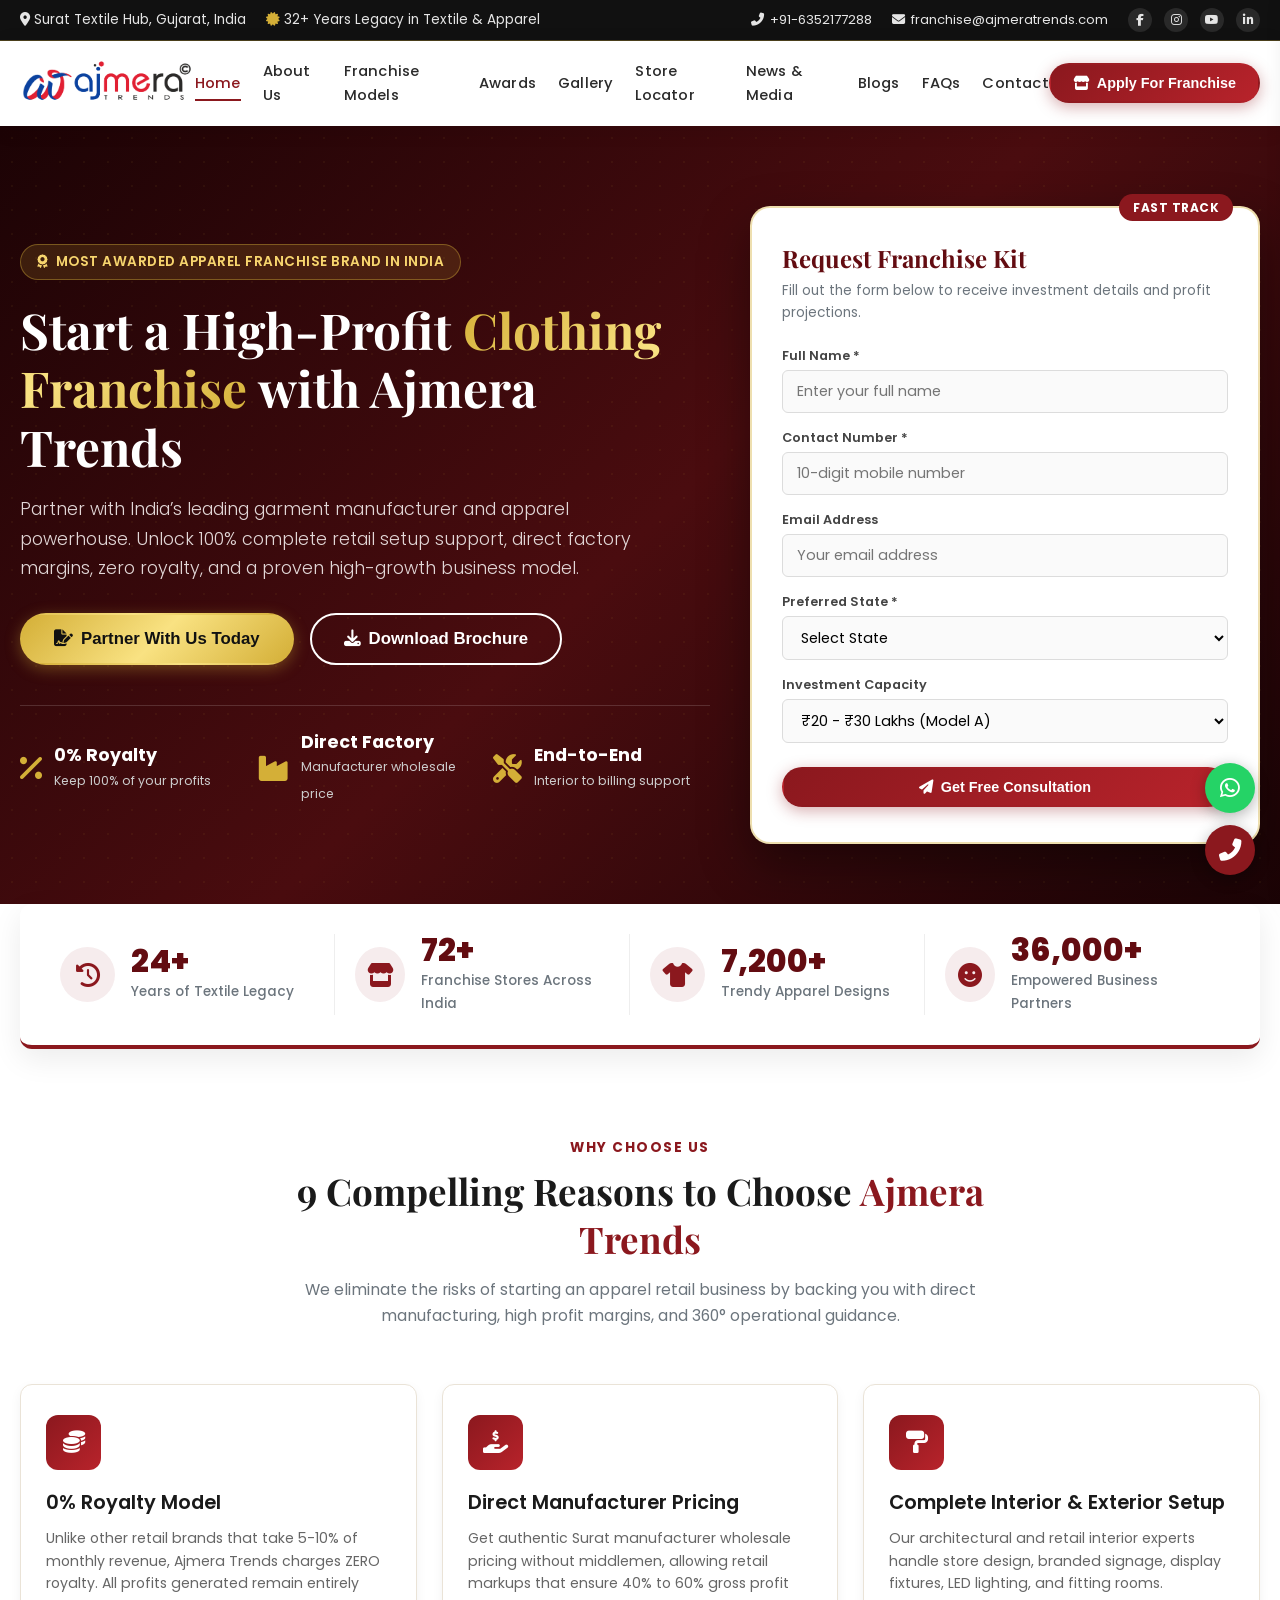
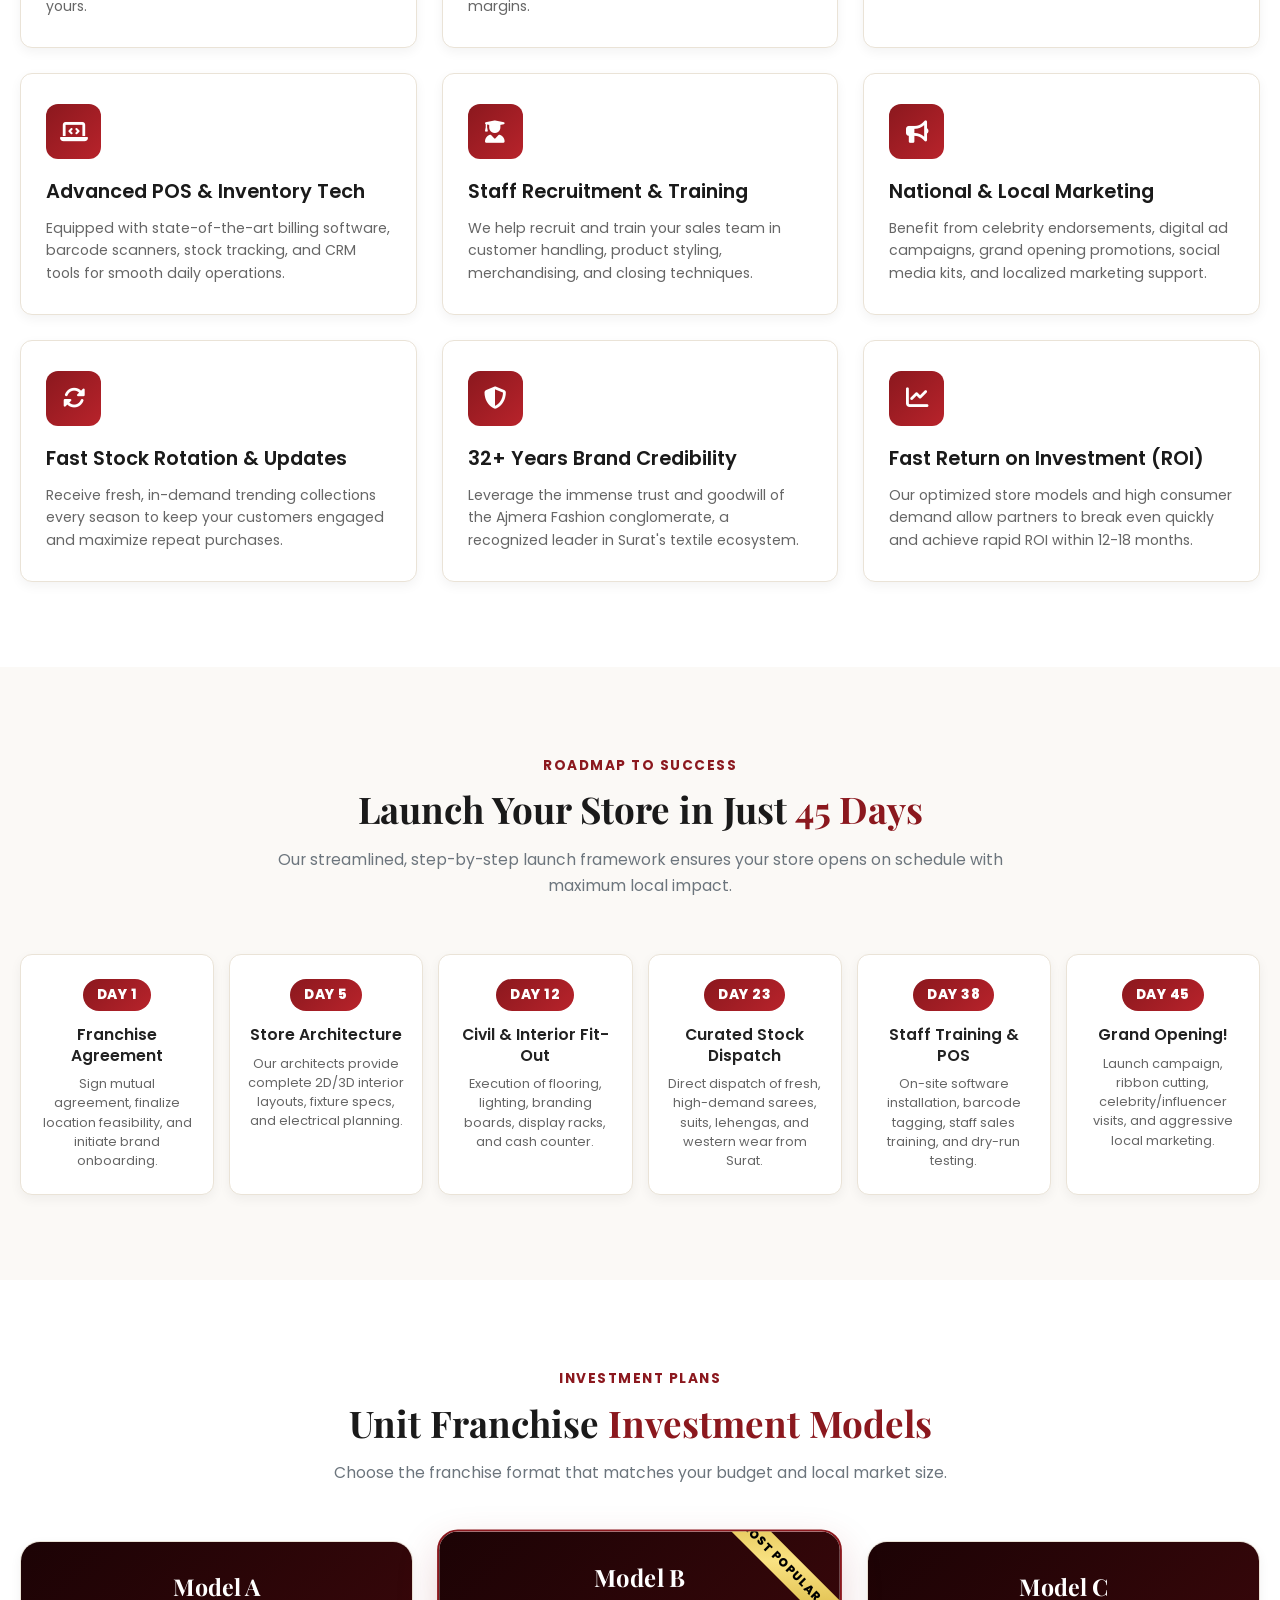
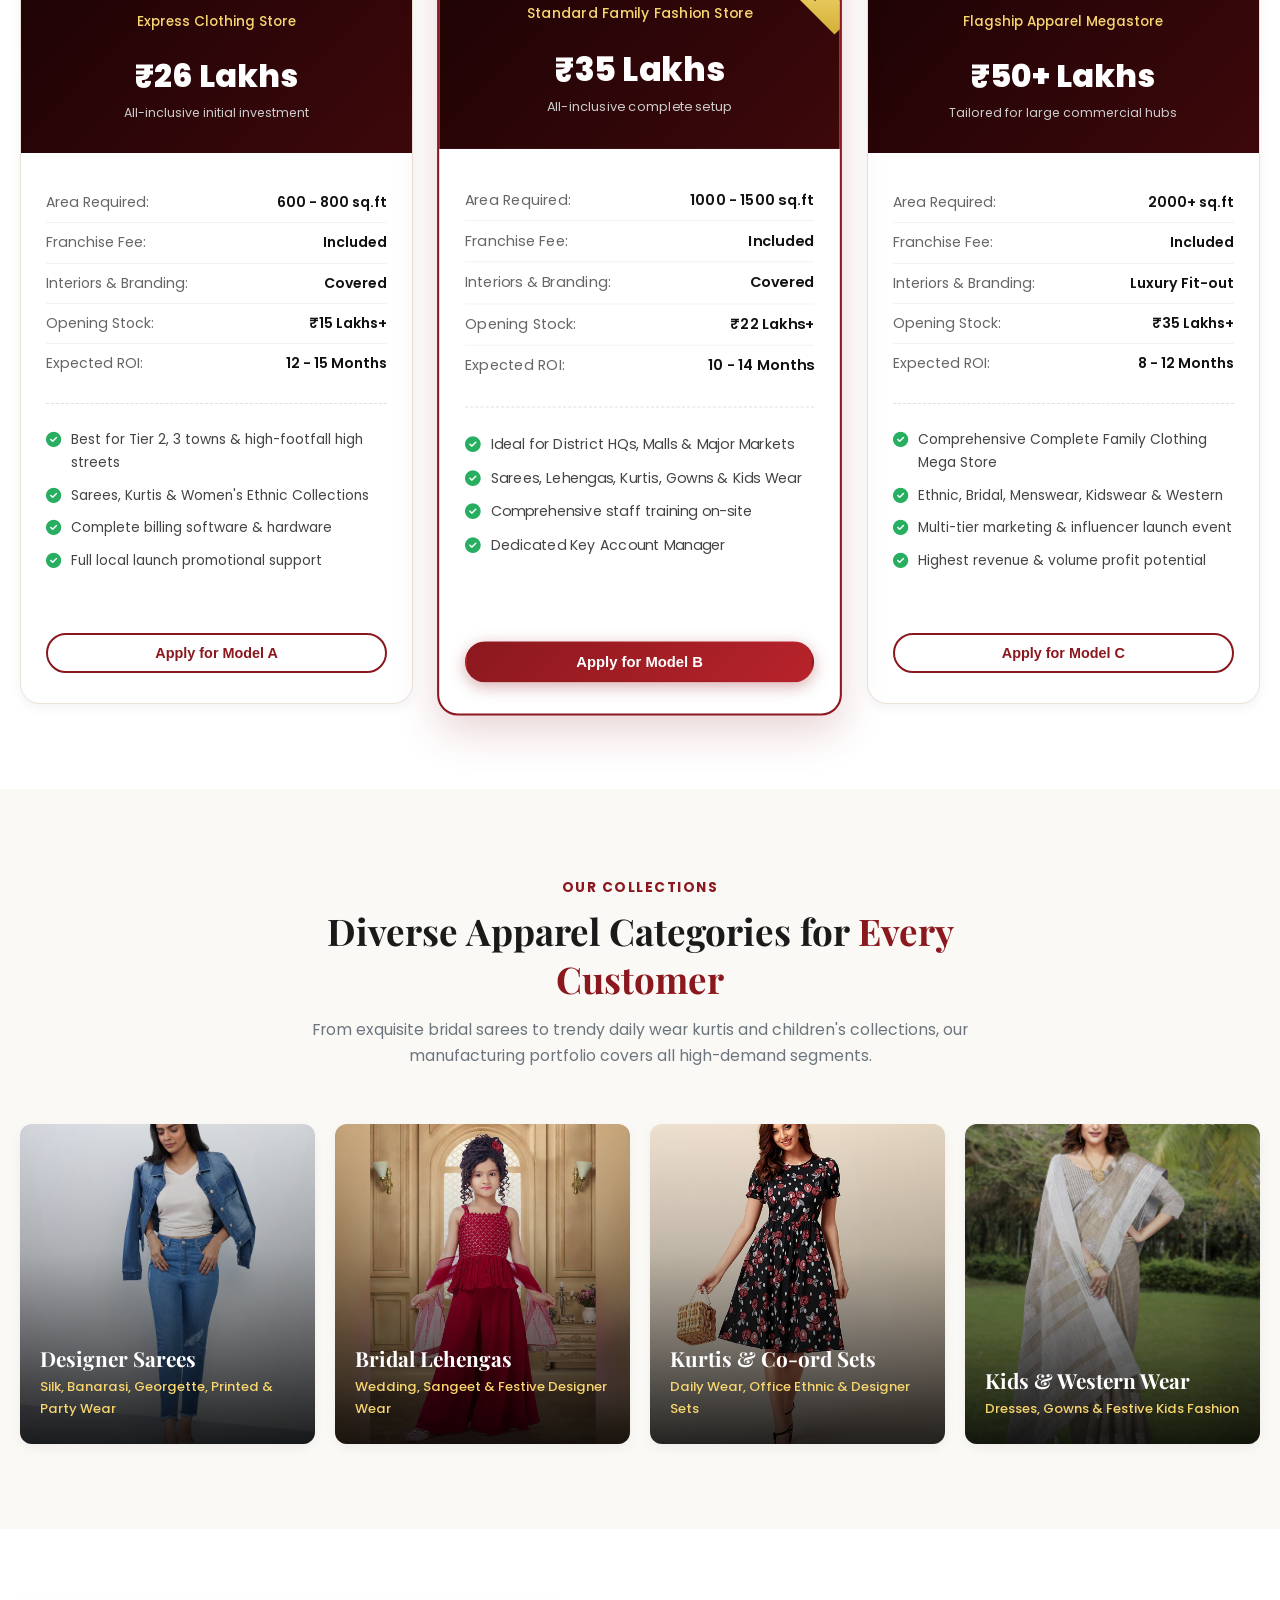
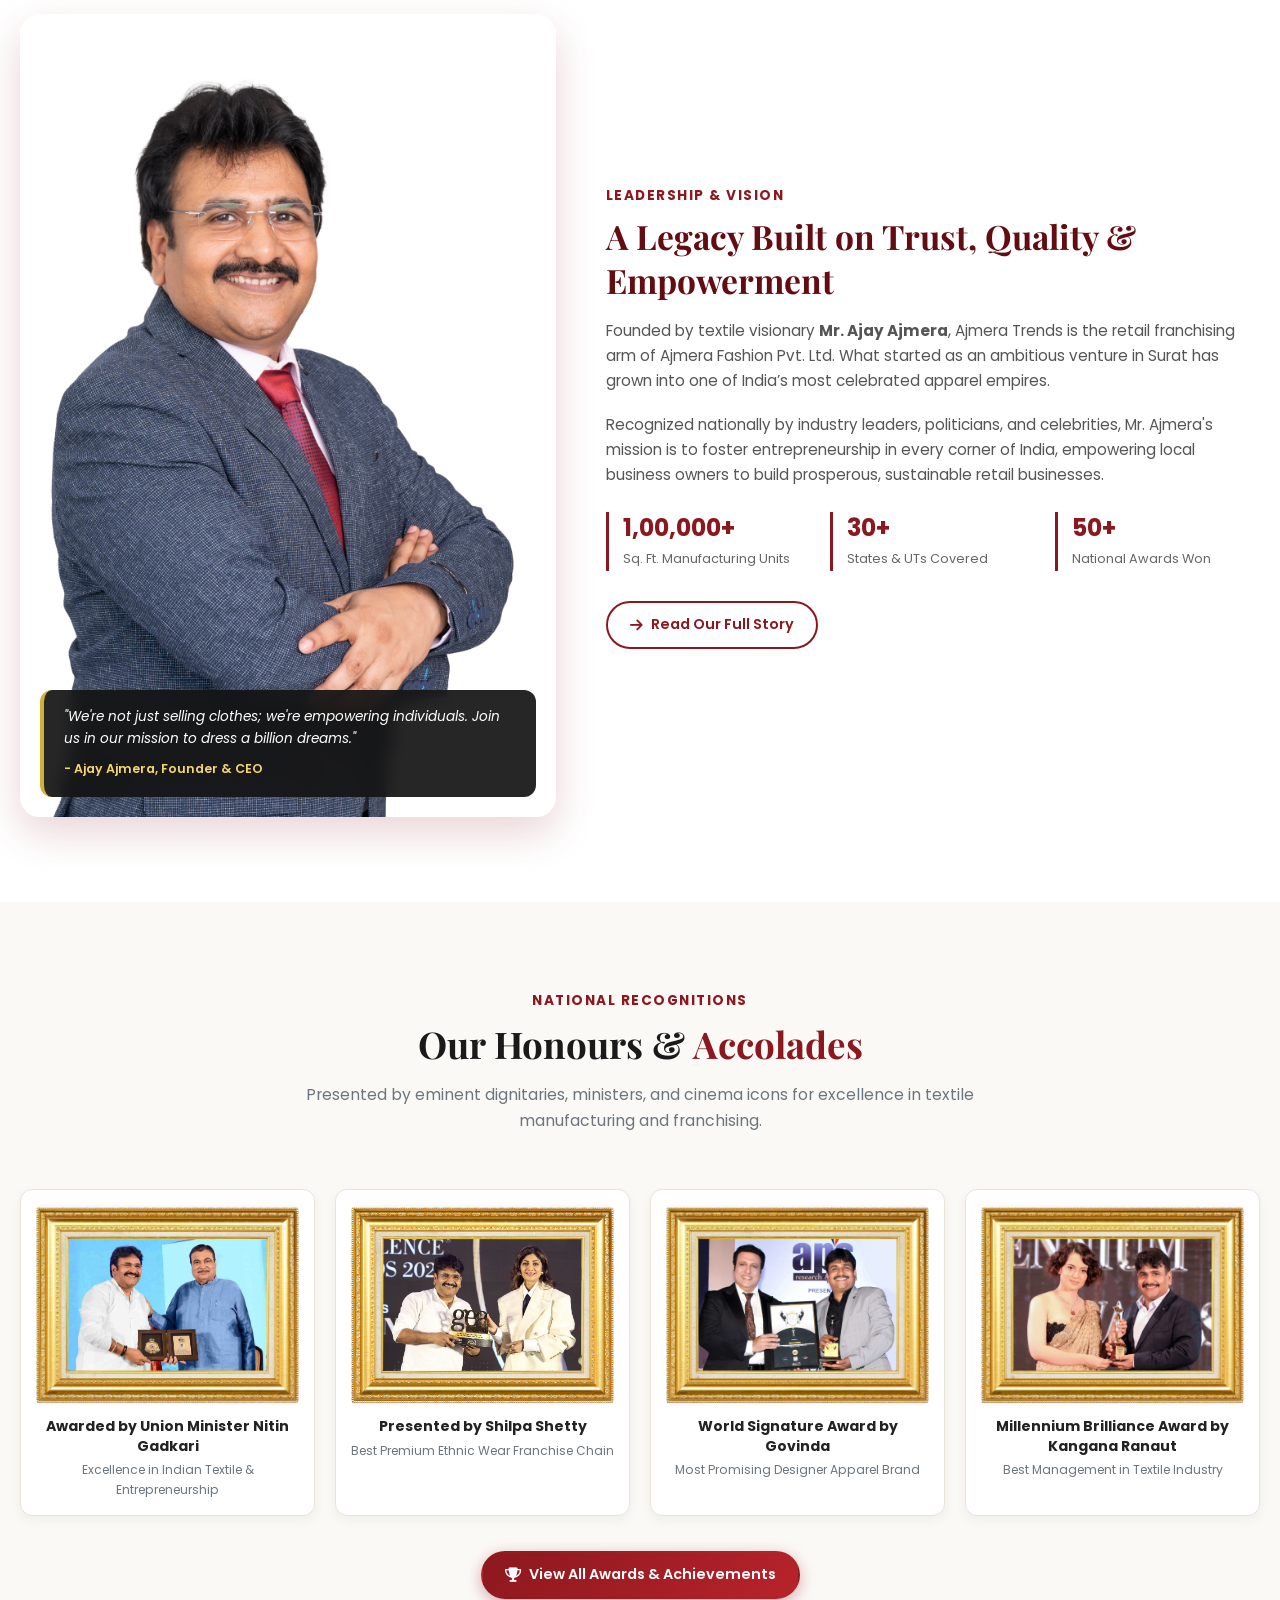
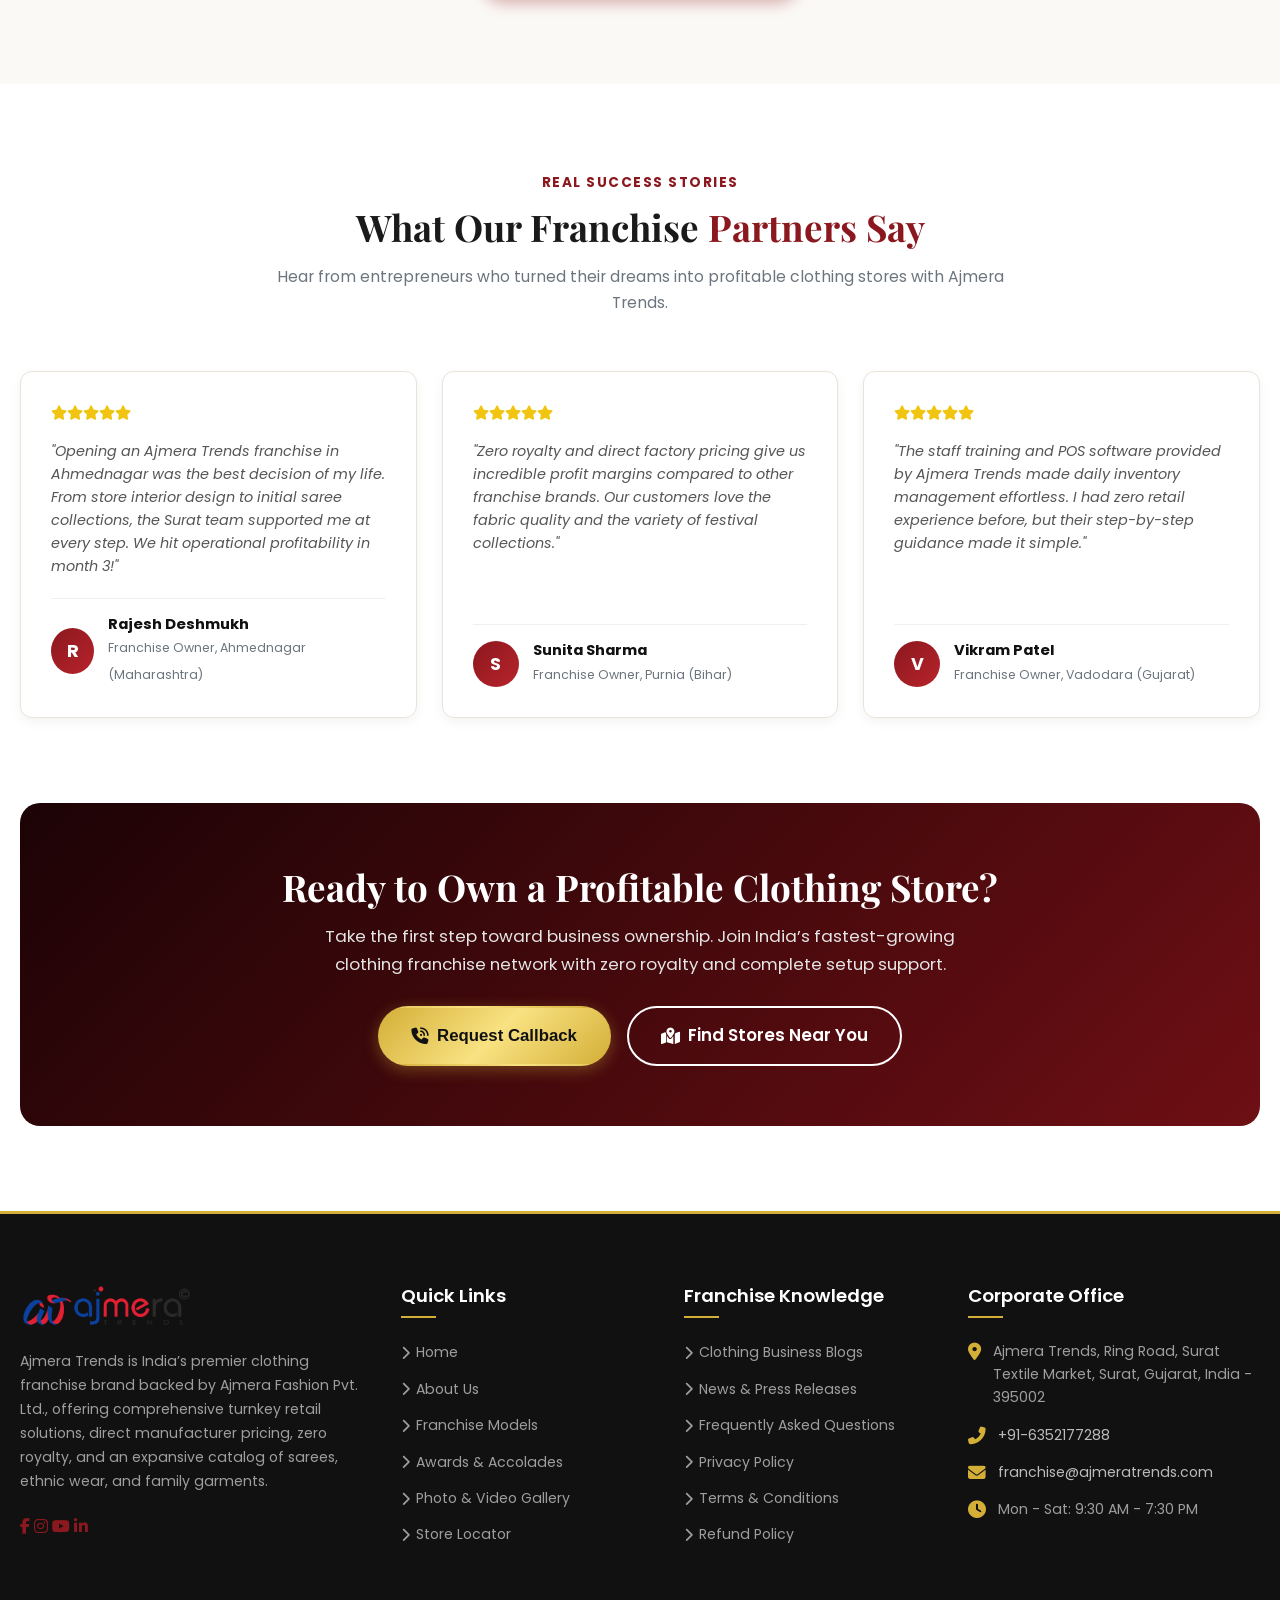
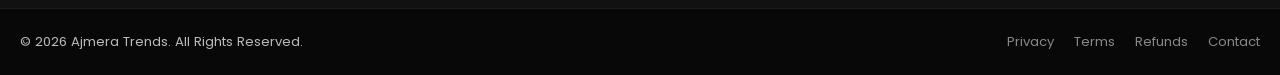
==== commit a5eb0fe5: "responsive UI for mobile" ====
--- a/index.html
+++ b/index.html
@@ -14,9 +14,9 @@
 
   <!-- Font Awesome & Google Fonts -->
   <link rel="stylesheet" href="https://cdnjs.cloudflare.com/ajax/libs/font-awesome/6.5.1/css/all.min.css">
-  <link rel="stylesheet" href="css/style.css">
-  <link rel="stylesheet" href="css/components.css">
-  <link rel="stylesheet" href="css/responsive.css">
+  <link rel="stylesheet" href="css/style.css?v=1.2">
+  <link rel="stylesheet" href="css/components.css?v=1.2">
+  <link rel="stylesheet" href="css/responsive.css?v=1.2">
 </head>
 
 <body>
@@ -758,9 +758,6 @@
   <!-- Mobile Bottom Sticky Bar -->
   <div class="mobile-bottom-bar">
     <div class="mobile-bottom-grid">
-      <a href="tel:+916352177288" class="mobile-btn call">
-        <i class="fas fa-phone"></i> Call Now
-      </a>
       <a href="https://api.whatsapp.com/send?phone=916352177288&text=Hi%20Ajmera%20Trends,%20I%20want%20franchise%20details." target="_blank" class="mobile-btn whatsapp">
         <i class="fab fa-whatsapp"></i> WhatsApp
       </a>
--- a/css/style.css
+++ b/css/style.css
@@ -1300,3 +1300,14 @@
   background: var(--primary);
   transform: translateY(-3px);
 }
+
+@media (max-width: 992px) {
+  .floating-widgets .float-btn {
+    display: none !important;
+  }
+  .floating-widgets {
+    bottom: calc(75px + env(safe-area-inset-bottom, 0px));
+    right: 15px;
+    gap: 0;
+  }
+}
--- a/css/components.css
+++ b/css/components.css
@@ -577,6 +577,13 @@
   margin-bottom: 18px;
 }
 
+.blog-detail-layout {
+  display: grid;
+  grid-template-columns: 2fr 1fr;
+  gap: 40px;
+  align-items: start;
+}
+
 /* ==========================================================================
    Toast Notification System
    ========================================================================== */
--- a/css/responsive.css
+++ b/css/responsive.css
@@ -1,8 +1,11 @@
 /* ==========================================================================
-   AJMERA TRENDS - Responsive Styling & Mobile Drawer
+   AJMERA TRENDS - Responsive Styling & Mobile Experience
    ========================================================================== */
 
-/* Mobile Bottom Fixed Inquiry Bar */
+/* ==========================================================================
+   Mobile Bottom Sticky Inquiry & Action Bar (WhatsApp & Enquire Now)
+   ========================================================================== */
+
 .mobile-bottom-bar {
   display: none;
   position: fixed;
@@ -10,58 +13,84 @@
   left: 0;
   right: 0;
   background: #ffffff;
-  box-shadow: 0 -4px 20px rgba(0, 0, 0, 0.12);
+  box-shadow: 0 -4px 25px rgba(0, 0, 0, 0.15);
   z-index: 1500;
-  padding: 10px 16px;
+  padding: 10px 14px calc(10px + env(safe-area-inset-bottom, 0px));
 }
 
 .mobile-bottom-grid {
   display: grid;
-  grid-template-columns: 1fr 1fr 1.3fr;
-  gap: 10px;
+  grid-template-columns: 1fr 1fr;
+  gap: 12px;
+  max-width: 600px;
+  margin: 0 auto;
 }
 
 .mobile-btn {
   display: flex;
   align-items: center;
   justify-content: center;
-  gap: 6px;
-  padding: 8px 12px;
-  border-radius: 8px;
-  font-size: 0.8rem;
+  gap: 8px;
+  padding: 12px 14px;
+  border-radius: 10px;
+  font-size: 0.92rem;
   font-weight: 700;
   text-align: center;
-}
-
-.mobile-btn.call {
-  background: #f0f0f0;
-  color: #222;
+  text-decoration: none;
+  border: none;
+  cursor: pointer;
+  white-space: nowrap;
+  line-height: 1;
+  box-shadow: 0 3px 10px rgba(0, 0, 0, 0.12);
+  transition: transform 0.15s ease, box-shadow 0.15s ease;
+}
+
+.mobile-btn:active {
+  transform: scale(0.97);
+}
+
+.mobile-btn i {
+  font-size: 1.1rem;
 }
 
 .mobile-btn.whatsapp {
   background: #25d366;
-  color: #fff;
+  color: #ffffff;
+}
+
+.mobile-btn.whatsapp:hover {
+  background: #1ebc57;
+  color: #ffffff;
 }
 
 .mobile-btn.enquire {
   background: var(--primary-gradient);
-  color: #fff;
-}
-
-/* Offcanvas Navigation Menu Drawer */
+  color: #ffffff;
+}
+
+.mobile-btn.enquire:hover {
+  background: linear-gradient(135deg, #740f14 0%, #9e1a21 100%);
+  color: #ffffff;
+}
+
+/* ==========================================================================
+   Offcanvas Navigation Menu Drawer
+   ========================================================================== */
+
 .mobile-drawer {
   position: fixed;
   top: 0;
-  right: -320px;
-  width: 300px;
+  right: -340px;
+  width: min(320px, 85vw);
   height: 100vh;
+  height: 100dvh;
   background: #ffffff;
   box-shadow: -5px 0 25px rgba(0, 0, 0, 0.25);
   z-index: 2500;
   transition: right 0.35s cubic-bezier(0.4, 0, 0.2, 1);
   display: flex;
   flex-direction: column;
-  padding: 24px;
+  padding: 24px 20px;
   overflow-y: auto;
 }
 
@@ -75,11 +104,12 @@
   align-items: center;
   border-bottom: 1px solid #eee;
   padding-bottom: 15px;
-  margin-bottom: 20px;
+  margin-bottom: 18px;
 }
 
 .drawer-header .drawer-logo img {
   height: 40px;
+  width: auto;
 }
 
 .drawer-close {
@@ -88,40 +118,67 @@
   width: 36px;
   height: 36px;
   border-radius: 50%;
-  font-size: 1.2rem;
+  font-size: 1.1rem;
+  color: #333;
+  display: flex;
+  align-items: center;
+  justify-content: center;
   cursor: pointer;
+  transition: var(--transition);
+}
+
+.drawer-close:hover {
+  background: var(--primary);
+  color: #ffffff;
 }
 
 .drawer-links {
   display: flex;
   flex-direction: column;
-  gap: 14px;
+  gap: 4px;
 }
 
 .drawer-links a {
-  color: #222;
-  font-size: 1rem;
+  color: #2b2b2b;
+  font-size: 0.96rem;
   font-weight: 500;
-  padding: 8px 0;
-  border-bottom: 1px solid #f9f9f9;
-}
-
-.drawer-links a:hover, .drawer-links a.active {
+  padding: 10px 8px;
+  border-radius: 6px;
+  border-bottom: 1px solid #f6f6f6;
+  display: flex;
+  align-items: center;
+  transition: var(--transition);
+}
+
+.drawer-links a:hover,
+.drawer-links a.active {
   color: var(--primary);
+  background: rgba(139, 24, 30, 0.05);
+  padding-left: 14px;
 }
 
 .drawer-contact-info {
   margin-top: auto;
-  padding-top: 25px;
+  padding-top: 20px;
   border-top: 1px solid #eee;
   font-size: 0.85rem;
   color: #666;
 }
 
+.drawer-contact-info p {
+  margin-bottom: 6px;
+}
+
+.drawer-contact-info a {
+  color: var(--primary);
+  font-weight: 600;
+}
+
 /* ==========================================================================
    Responsive Breakpoints
    ========================================================================== */
 
+/* Large screens / Small Desktop (<= 1200px) */
 @media (max-width: 1200px) {
   .hero-content h1 {
     font-size: 2.6rem;
@@ -131,83 +188,406 @@
   }
 }
 
+/* Tablet & Mobile devices (<= 992px) */
 @media (max-width: 992px) {
+  body {
+    padding-bottom: calc(75px + env(safe-area-inset-bottom, 0px));
+  }
+
+  /* Show Bottom Sticky Bar */
+  .mobile-bottom-bar {
+    display: block !important;
+  }
+
+  /* Hide Redundant Floating Action Buttons on Mobile / Tablet */
+  .floating-widgets .float-btn {
+    display: none !important;
+  }
+
+  /* Keep Scroll To Top neatly positioned above bottom bar */
+  .floating-widgets {
+    bottom: calc(75px + env(safe-area-inset-bottom, 0px) + 10px) !important;
+    right: 14px !important;
+    gap: 0 !important;
+  }
+
+  .scroll-top-btn {
+    width: 42px;
+    height: 42px;
+    font-size: 0.95rem;
+    box-shadow: 0 4px 12px rgba(0, 0, 0, 0.25);
+  }
+
   .top-bar-left {
     display: none;
   }
+
   .nav-menu {
     display: none;
   }
+
   .hamburger {
-    display: block;
-  }
+    display: flex;
+    align-items: center;
+    justify-content: center;
+    width: 40px;
+    height: 40px;
+    font-size: 1.4rem;
+  }
+
   .hero-grid {
     grid-template-columns: 1fr;
     gap: 40px;
   }
+
   .hero-content h1 {
-    font-size: 2.4rem;
-  }
+    font-size: 2.3rem;
+  }
+
   .stats-wrapper {
     grid-template-columns: repeat(2, 1fr);
-  }
-  .reasons-grid, .models-grid, .category-grid, .awards-carousel-grid, .testimonials-grid, .gallery-grid-main, .blog-grid-main {
+    gap: 20px;
+  }
+
+  .reasons-grid,
+  .models-grid,
+  .category-grid,
+  .awards-carousel-grid,
+  .testimonials-grid,
+  .gallery-grid-main,
+  .blog-grid-main,
+  .blog-detail-layout {
     grid-template-columns: repeat(2, 1fr);
   }
+
   .founder-grid {
     grid-template-columns: 1fr;
-  }
+    gap: 35px;
+  }
+
   .footer-grid {
     grid-template-columns: repeat(2, 1fr);
-  }
+    gap: 30px;
+  }
+
   .store-locator-wrapper {
     grid-template-columns: 1fr;
   }
+
   .store-sidebar {
     max-height: 450px;
   }
 }
 
+/* Mobile Devices (<= 768px) */
 @media (max-width: 768px) {
-  body {
-    padding-bottom: 65px;
-  }
-  .mobile-bottom-bar {
-    display: block;
-  }
+  /* Sections & Layout */
+  .section {
+    padding: 50px 0;
+  }
+
+  .section-header {
+    margin-bottom: 35px;
+  }
+
+  .section-title {
+    font-size: 1.75rem;
+    line-height: 1.25;
+  }
+
+  .section-subtitle {
+    font-size: 0.8rem;
+  }
+
+  .section-desc {
+    font-size: 0.92rem;
+  }
+
+  /* Page Banners */
+  .page-banner {
+    padding: 45px 16px 40px;
+  }
+
+  .page-banner h1 {
+    font-size: 1.85rem;
+    line-height: 1.25;
+  }
+
+  .page-banner p {
+    font-size: 0.92rem;
+  }
+
+  /* Hero Section */
   .hero-section {
-    padding: 50px 0 70px;
-  }
+    padding: 40px 0 55px;
+  }
+
+  .hero-badge {
+    font-size: 0.75rem;
+    padding: 5px 12px;
+    margin-bottom: 15px;
+  }
+
   .hero-content h1 {
-    font-size: 2rem;
-  }
+    font-size: 1.85rem;
+    line-height: 1.22;
+    margin-bottom: 14px;
+  }
+
+  .hero-content p {
+    font-size: 0.92rem;
+    max-width: 100%;
+    margin-bottom: 24px;
+  }
+
+  .hero-ctas {
+    flex-direction: column;
+    width: 100%;
+    gap: 12px;
+    margin-bottom: 30px;
+  }
+
+  .hero-ctas .btn {
+    width: 100%;
+    justify-content: center;
+  }
+
   .hero-highlights {
     grid-template-columns: 1fr;
-  }
+    gap: 14px;
+    padding-top: 20px;
+  }
+
+  .hero-form-card {
+    padding: 25px 20px;
+    border-radius: var(--radius-md);
+  }
+
+  .hero-form-card h3 {
+    font-size: 1.35rem;
+  }
+
+  /* Stats Section */
+  .stats-section {
+    margin-top: -25px;
+  }
+
   .stats-wrapper {
-    grid-template-columns: 1fr;
-    padding: 20px;
-  }
+    grid-template-columns: 1fr 1fr;
+    padding: 20px 16px;
+    gap: 16px;
+  }
+
   .stat-box {
     border-right: none;
+    border-bottom: 1px solid #f0f0f0;
+    padding-bottom: 12px;
+  }
+
+  .stat-icon {
+    width: 44px;
+    height: 44px;
+    font-size: 1.2rem;
+  }
+
+  .stat-number {
+    font-size: 1.55rem;
+  }
+
+  .stat-label {
+    font-size: 0.78rem;
+  }
+
+  /* All Grids Collapse to 1 Column */
+  .reasons-grid,
+  .models-grid,
+  .category-grid,
+  .awards-carousel-grid,
+  .testimonials-grid,
+  .gallery-grid-main,
+  .blog-grid-main,
+  .blog-detail-layout {
+    grid-template-columns: 1fr;
+    gap: 20px;
+  }
+
+  .timeline-track {
+    grid-template-columns: 1fr;
+    gap: 20px;
+  }
+
+  .founder-grid {
+    grid-template-columns: 1fr;
+    gap: 30px;
+  }
+
+  .founder-image-box img {
+    max-height: 340px;
+    object-fit: cover;
+    width: 100%;
+  }
+
+  .founder-stats {
+    grid-template-columns: repeat(3, 1fr);
+    gap: 10px;
+  }
+
+  .founder-stat-item h4 {
+    font-size: 1.3rem;
+  }
+
+  /* Store Locator on Mobile */
+  .store-locator-wrapper {
+    grid-template-columns: 1fr;
+    gap: 0;
+  }
+
+  .store-sidebar {
+    max-height: 380px;
+    padding: 20px 16px;
+    border-right: none;
     border-bottom: 1px solid #eee;
-    padding-bottom: 15px;
-  }
-  .reasons-grid, .models-grid, .category-grid, .awards-carousel-grid, .testimonials-grid, .gallery-grid-main, .blog-grid-main {
-    grid-template-columns: 1fr;
-  }
-  .timeline-track {
-    grid-template-columns: 1fr;
-  }
+  }
+
+  .store-map-view {
+    min-height: 280px;
+    height: 300px;
+  }
+
+  .store-map-view iframe {
+    min-height: 280px;
+    height: 300px;
+  }
+
+  /* Footer */
   .footer-grid {
     grid-template-columns: 1fr;
-  }
+    gap: 30px;
+  }
+
   .footer-bottom .container {
     flex-direction: column;
     text-align: center;
-  }
-  .floating-widgets {
-    bottom: 80px;
-    right: 15px;
-  }
-}
+    gap: 12px;
+  }
+
+  .footer-bottom-links {
+    display: flex;
+    justify-content: center;
+    gap: 16px;
+  }
+}
+
+/* Small Phones (<= 576px) */
+@media (max-width: 576px) {
+  /* Hide desktop header button on small screens so logo and menu fit cleanly */
+  .header-actions .btn {
+    display: none;
+  }
+
+  .navbar .logo img {
+    height: 36px;
+  }
+
+  .top-bar-right {
+    font-size: 0.78rem;
+    gap: 10px;
+  }
+
+  .stats-wrapper {
+    grid-template-columns: 1fr;
+  }
+
+  .stat-box {
+    border-bottom: 1px solid #eee;
+    padding-bottom: 12px;
+  }
+
+  .stat-box:last-child {
+    border-bottom: none;
+    padding-bottom: 0;
+  }
+
+  .founder-stats {
+    grid-template-columns: 1fr;
+    gap: 12px;
+  }
+
+  /* Forms optimization */
+  .form-control,
+  .form-select {
+    font-size: 16px; /* Prevents auto-zoom on iOS */
+    padding: 10px 12px;
+  }
+
+  /* Modals on Mobile */
+  .modal-backdrop {
+    padding: 12px;
+  }
+
+  .modal-box {
+    max-width: 100%;
+    max-height: 90vh;
+    border-radius: var(--radius-md);
+  }
+
+  .modal-header-custom {
+    padding: 18px 16px;
+  }
+
+  .modal-header-custom h3 {
+    font-size: 1.25rem;
+  }
+
+  .modal-body-custom {
+    padding: 18px 16px;
+  }
+
+  .modal-close-btn {
+    top: 12px;
+    right: 12px;
+    width: 32px;
+    height: 32px;
+    font-size: 1rem;
+  }
+
+  /* Toast Notification */
+  #toast-container {
+    left: 12px;
+    right: 12px;
+    bottom: calc(75px + env(safe-area-inset-bottom, 0px) + 8px);
+  }
+
+  .toast {
+    min-width: 0;
+    width: 100%;
+    max-width: 100%;
+    padding: 12px 14px;
+    font-size: 0.84rem;
+  }
+}
+
+/* Extra Small Phones (<= 380px) */
+@media (max-width: 380px) {
+  .mobile-bottom-grid {
+    gap: 8px;
+  }
+
+  .mobile-btn {
+    padding: 11px 8px;
+    font-size: 0.82rem;
+    gap: 6px;
+  }
+
+  .mobile-btn i {
+    font-size: 0.95rem;
+  }
+
+  .hero-content h1 {
+    font-size: 1.65rem;
+  }
+
+  .section-title {
+    font-size: 1.5rem;
+  }
+}
